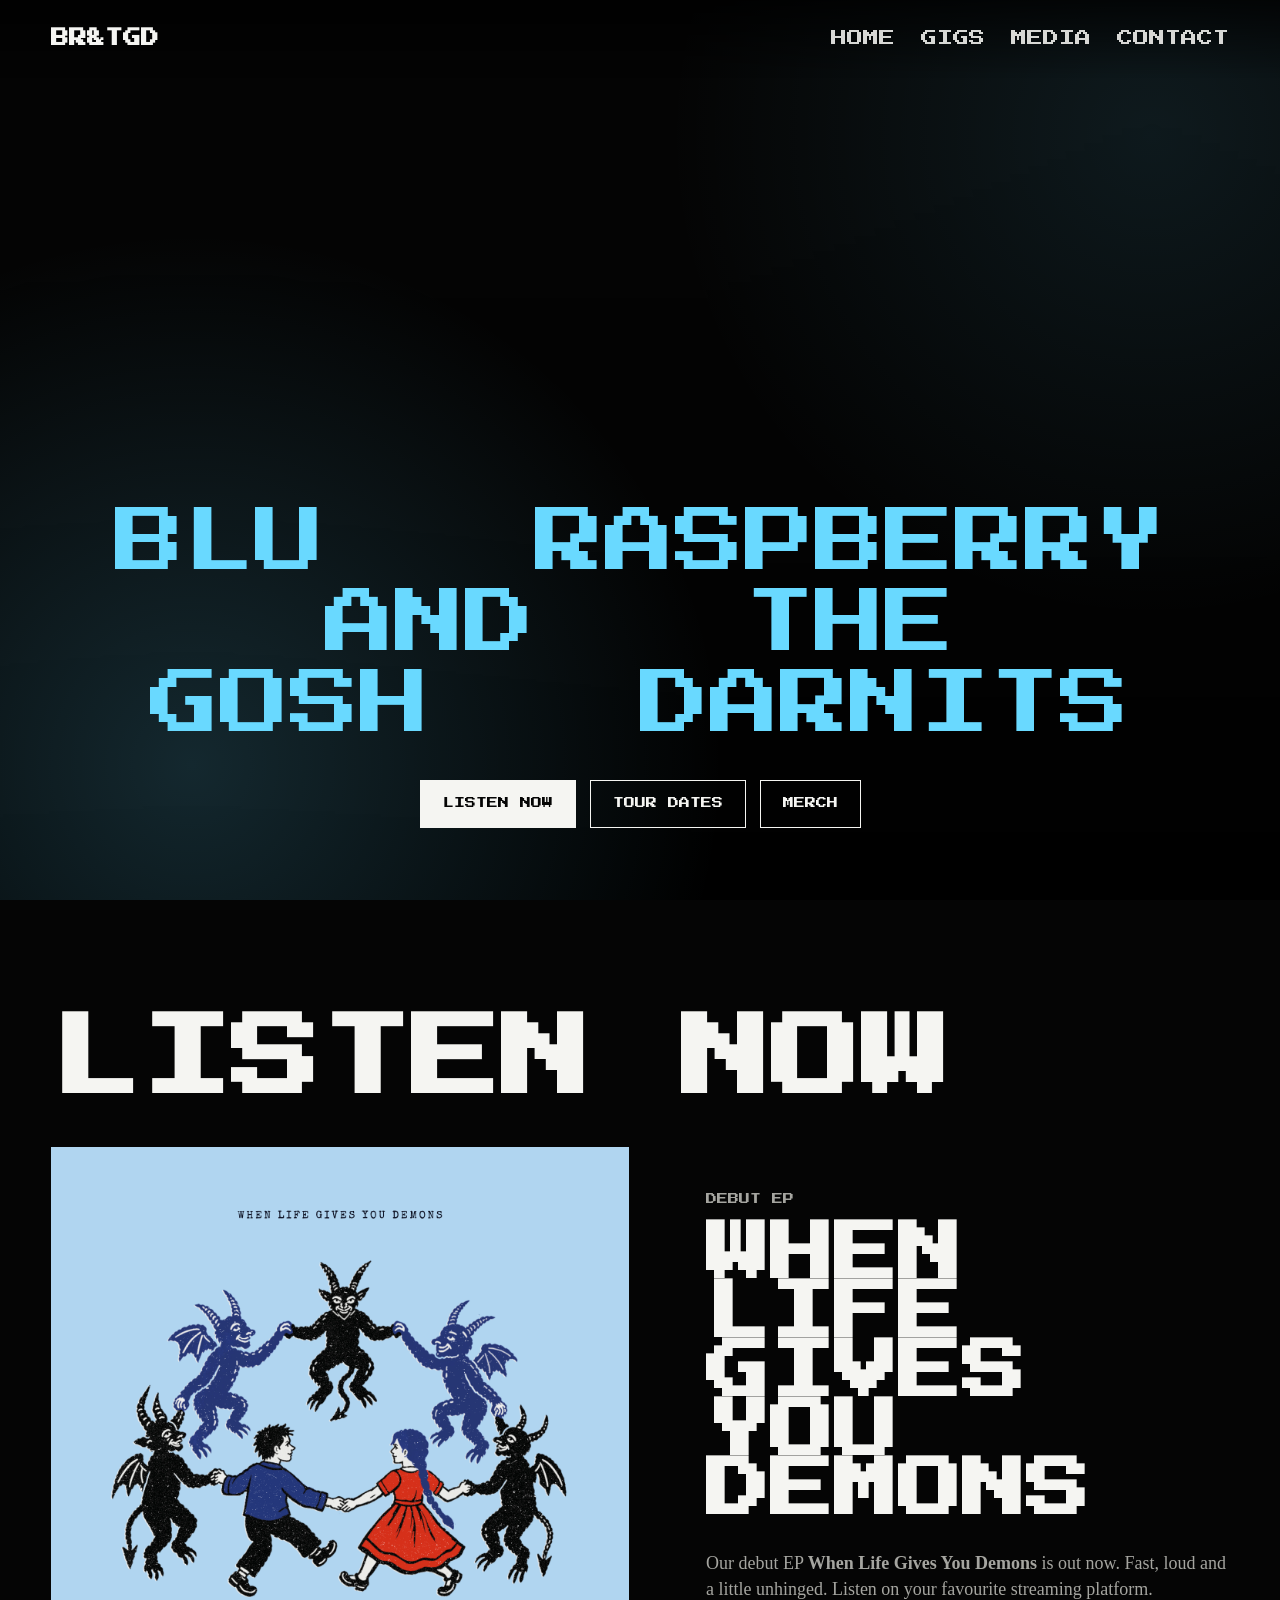
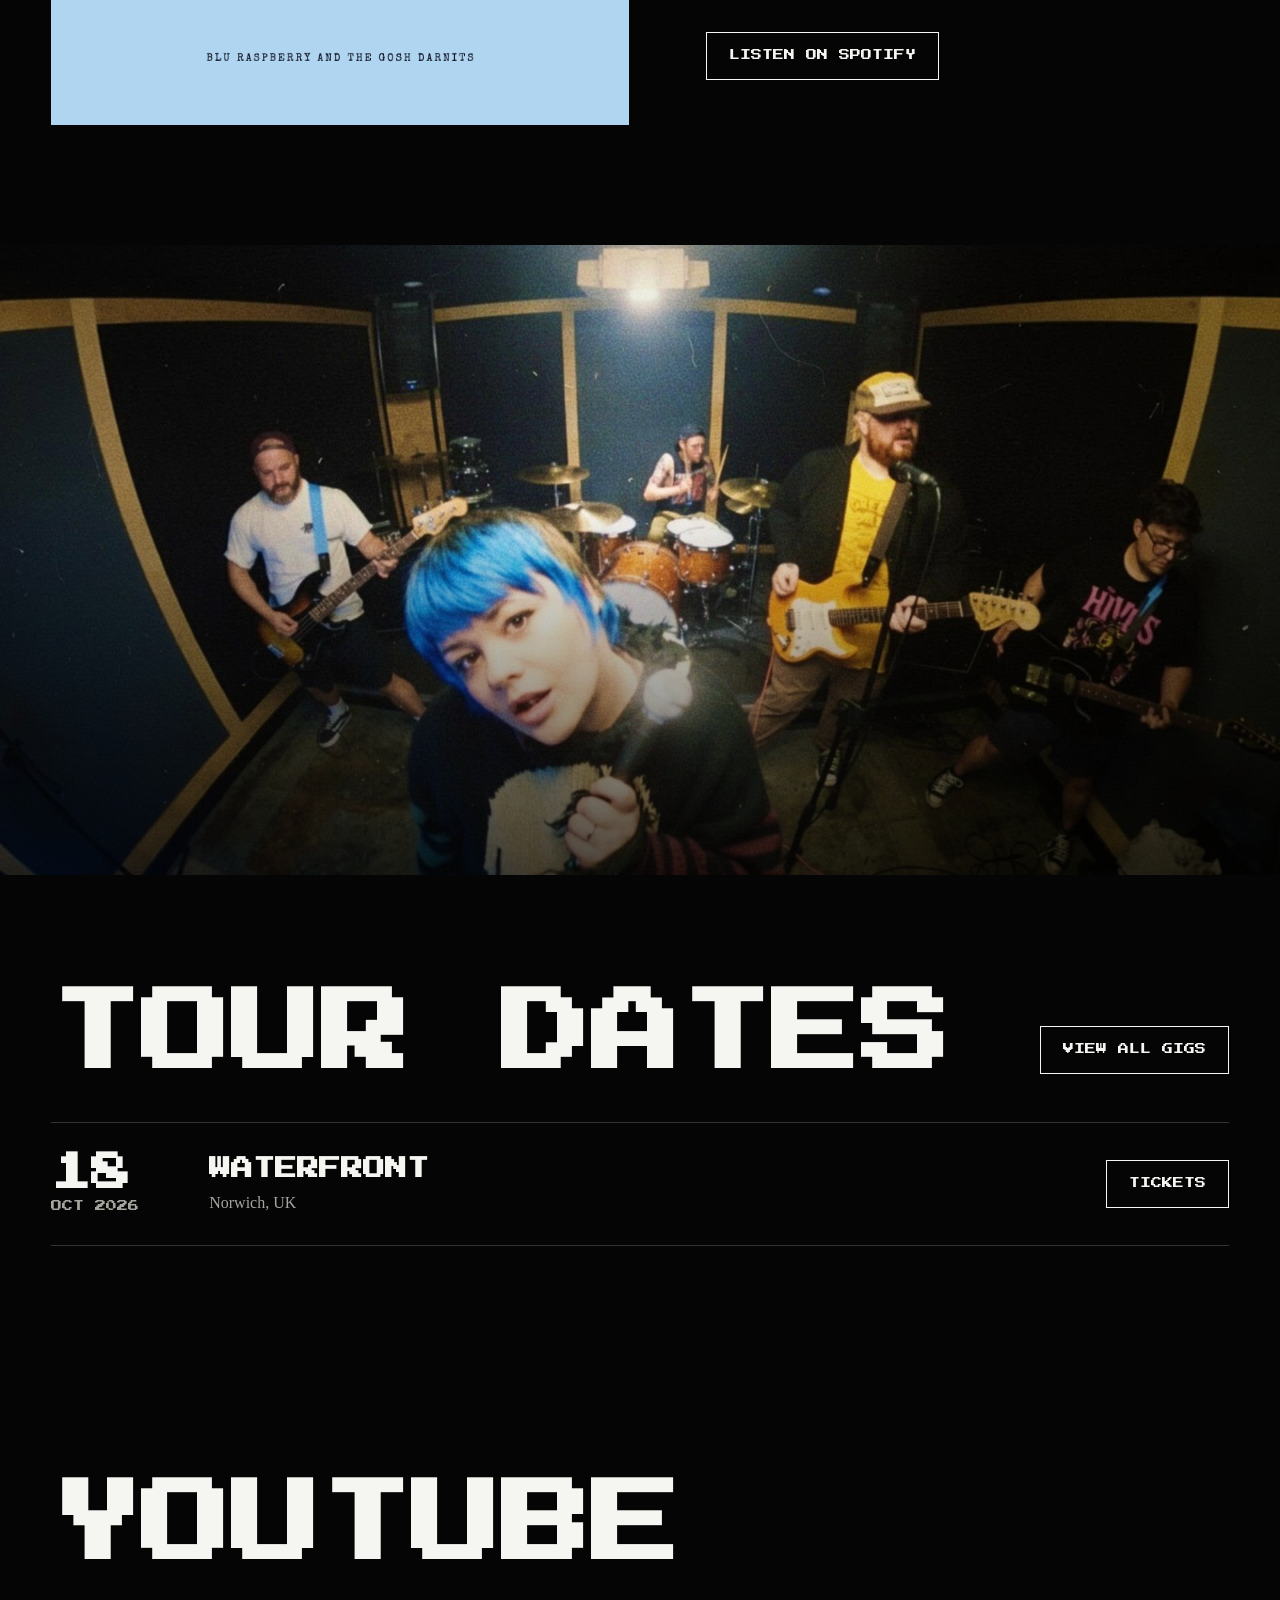
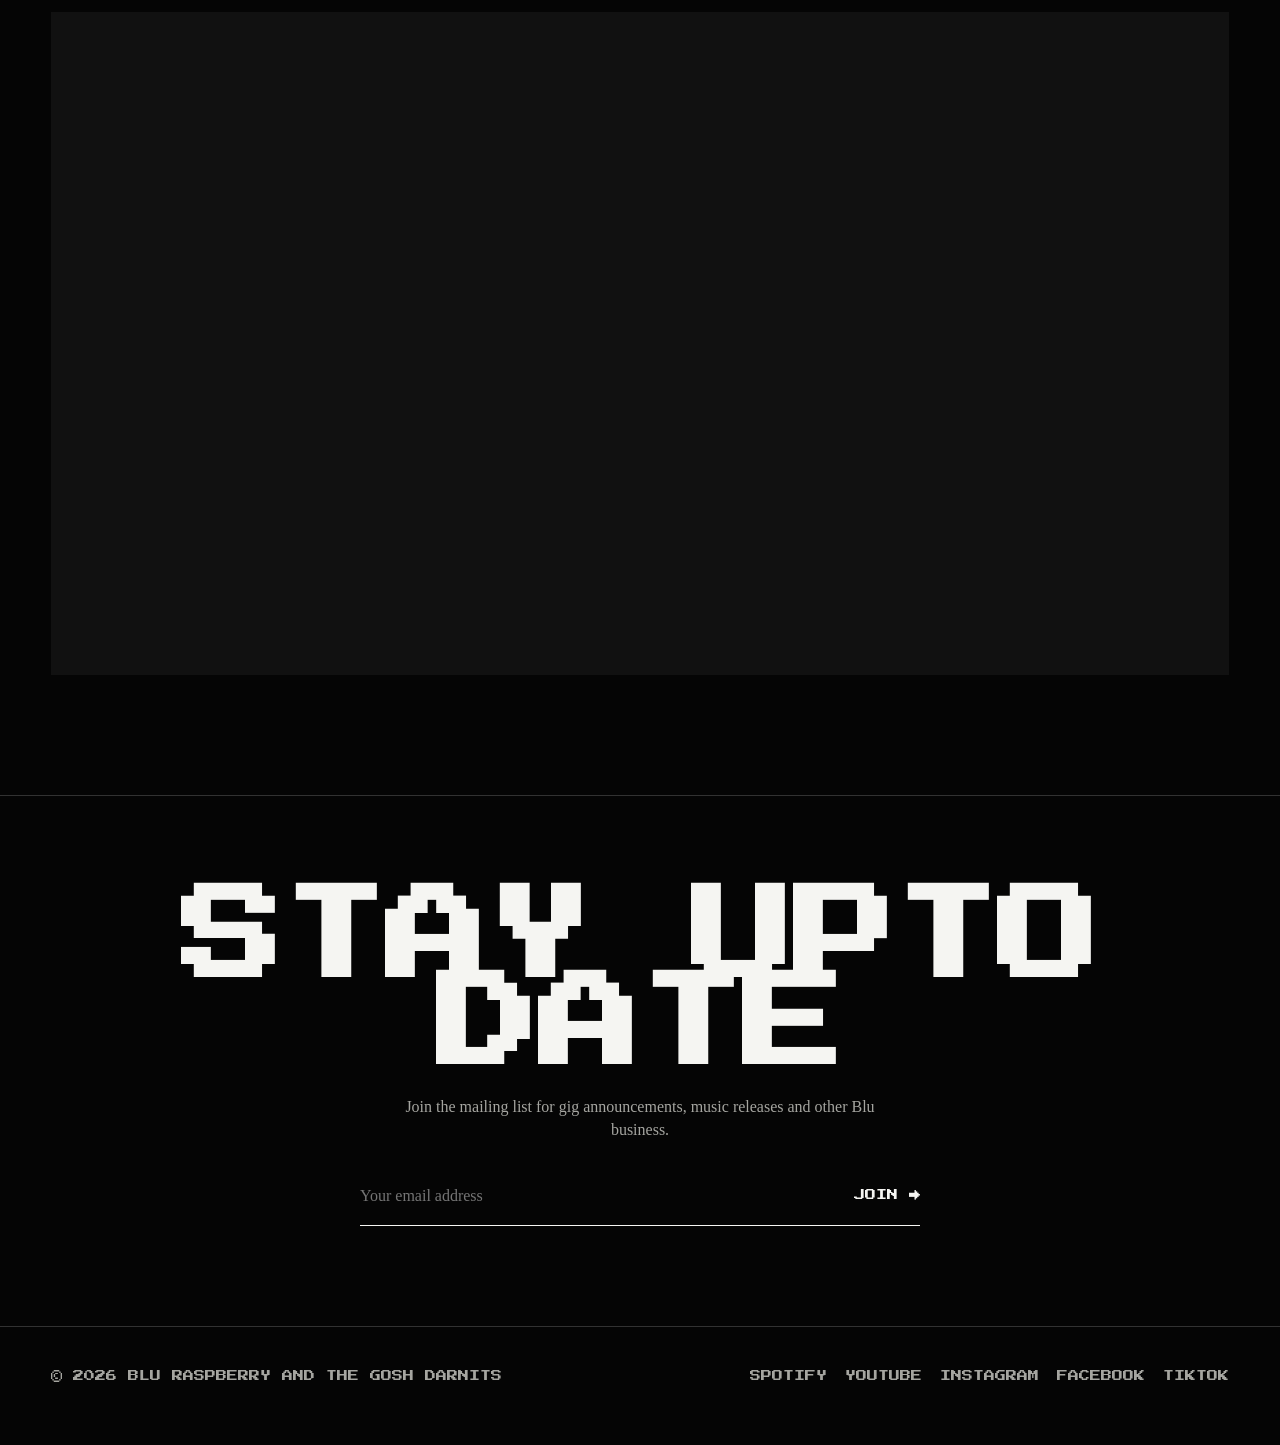
==== index.html @ cef3042d "Add files via upload" ====
<title>Blu Raspberry and the Gosh Darnits</title>

  <meta
    name="description"
    content="Blu Raspberry and the Gosh Darnits — feral pop-punk from Norwich, UK."
  >

<link rel="preconnect" href="https://fonts.googleapis.com">
<link rel="preconnect" href="https://fonts.gstatic.com" crossorigin>
<link href="https://fonts.googleapis.com/css2?family=Press+Start+2P&display=swap" rel="stylesheet">

<link rel="stylesheet" href="css/style.css">
</head>

<body>

  <header class="site-header">

    <a class="wordmark" href="index.html">
      BR&TGD
    </a>

    <button class="menu-toggle" aria-label="Open menu">
      ☰
    </button>

    <nav class="main-nav">
      <a href="index.html">Home</a>
      <a href="gigs.html">Gigs</a>
      <a href="media.html">Media</a>
       <!-- Hidden <a href="merch.html">Merch</a> -->
      <a href="contact.html">Contact</a>
    </nav>

  </header>


  <main>

    <!-- =========================
     HERO
     ========================= -->

<section class="hero">

  <!-- Background Video -->
<!-- Background YouTube Video -->

<div class="hero-video">

 
<iframe
  width="560"
  height="315"
  src="https://www.youtube.com/embed/1ONBBpG_FNk?autoplay=1&mute=1&start=8&controls=0"
  title="YouTube video player"
  frameborder="0"
  allow="autoplay; encrypted-media; picture-in-picture"
  allowfullscreen>
</iframe>

</div>


  <!-- Hero Content -->
  <div class="hero-content">

<h1 class="bob-title">

  <span class="title-line">
    <span>B</span><span>l</span><span>u</span>
    <span>&nbsp;</span>
    <span>R</span><span>a</span><span>s</span><span>p</span><span>b</span><span>e</span><span>r</span><span>r</span><span>y</span>
  </span>

  <span class="title-line">
    <span>a</span><span>n</span><span>d</span>
    <span>&nbsp;</span>
    <span>t</span><span>h</span><span>e</span>
  </span>

  <span class="title-line">
    <span>G</span><span>o</span><span>s</span><span>h</span>
    <span>&nbsp;</span>
    <span>D</span><span>a</span><span>r</span><span>n</span><span>i</span><span>t</span><span>s</span>
  </span>

</h1>

    <div class="hero-actions">

      <a class="btn alt" href="media.html">
        Listen now
      </a>

      <a class="btn" href="gigs.html">
        Tour dates
      </a>

      <a class="btn" href="merch.html">
        Merch
      </a>

    </div>

  </div>

</section>


    <!-- MUSIC -->
    <section class="section">

      <div class="section-head">

        <h2 class="kicker">
          Listen now
        </h2>

      </div>


      <div class="release-grid">

        <img
          class="release-art"
          src="images/ep-artwork.jpg"
          alt="When Life Gives You Demons EP artwork"
        >

        <div class="release-copy">

          <div class="eyebrow">
            Debut EP
          </div>

          <h2>
            When Life Gives You Demons
          </h2>

          <p>
            <p class="section-note">
          Our debut EP <strong>When Life Gives You Demons</strong>
          is out now. Fast, loud and a little unhinged. Listen on your favourite streaming platform.
          </p>

          <a
  class="btn"
  href="https://open.spotify.com/album/0XoG1e6gCSuXXVtiAIzRlU?si=KSHoi1o5SH6PeiyHknHcnw"
  target="_blank"
  rel="noopener"
>
            Listen on Spotify
          </a>
			
			

        </div>

      </div>

    </section>


    <!-- BAND IMAGE -->
    <section
      class="feature-image"
      aria-label="Band photo"
    ></section>


    <!-- GIGS -->
    <section class="section">

      <div class="section-head">

        <h2 class="kicker">
          Tour dates
        </h2>

        <a class="btn" href="gigs.html">
          View all gigs
        </a>

      </div>


      <div class="gig-list">

        <article class="gig">

          <div class="gig-date">
            <strong>18</strong>
            <span>OCT 2026</span>
          </div>

          <div class="gig-info">
            <h3>Waterfront</h3>
            <p>Norwich, UK</p>
          </div>

          <a class="btn" href="https://www.ueaticketbookings.co.uk/event/skating-polly/">
            Tickets
          </a>

        </article>


      </div>

    </section>


    <!-- YOUTUBE -->
    <section class="section">

      <div class="section-head">

        <h2 class="kicker">
          YouTube
        </h2>

      </div>


      <div class="video-wrap">

       <iframe width="560" height="315" src="https://www.youtube.com/embed/1ONBBpG_FNk?si=A_qfORE3Det0wc4y&amp;controls=0&amp;start=6" title="YouTube video player" frameborder="0" allow="accelerometer; autoplay; clipboard-write; encrypted-media; gyroscope; picture-in-picture; web-share" referrerpolicy="strict-origin-when-cross-origin" allowfullscreen></iframe>

      </div>

    </section>


    <!-- MERCH 
    <section class="section">

      <div class="section-head">

        <h2 class="kicker">
          Shop now
        </h2>

        <a class="btn" href="merch.html">
          View merch
        </a>

      </div>


      <div class="merch-grid">

        <a class="merch-card" href="#">
          <div>
            <h3>Band Tee</h3>
            <p>Available online</p>
          </div>
        </a>


        <a class="merch-card" href="#">
          <div>
            <h3>Music</h3>
            <p>Listen / buy</p>
          </div>
        </a>


        <a class="merch-card" href="#">
          <div>
            <h3>More stuff</h3>
            <p>Visit the store</p>
          </div>
        </a>

      </div>

    </section>

-->


    <!-- MAILING LIST -->
    <section class="stay-close">

      <h2>
        Stay Upto date
      </h2>

      <p>
        Join the mailing list for gig announcements,
        music releases and other Blu business.
      </p>

      <form class="signup" action="#">

        <input
          type="email"
          placeholder="Your email address"
          aria-label="Email address"
        >

        <button type="submit">
          Join →
        </button>

      </form>

    </section>

  </main>


  <footer>

    <div>
      © 2026 Blu Raspberry and the Gosh Darnits
    </div>

    <div class="footer-links">
      <a href="https://open.spotify.com/artist/4R4jSaj4kJsIE6HIiWprp4?si=oIiqCdafR-WMfxySJ2ESaA">Spotify</a>
      <a href="https://www.youtube.com/channel/UCs3ZRJXBniSOkfigKyU58iQ">YouTube</a>
      <a href="https://www.instagram.com/bluraspberryandthegoshdarnits">Instagram</a>
      <a href="https://www.facebook.com/profile.php?id=61586484281925">Facebook</a>
	  <a href="https://www.tiktok.com/@bratgdofficial">Tiktok</a>
    </div>

  </footer>


  <script src="script.js"></script>

</body>

</html>
---- css/style.css ----
/* =========================================================
   BLU RASPBERRY AND THE GOSH DARNITS
   Main Stylesheet
   ========================================================= */


/* =========================================================
   1. VARIABLES
   ========================================================= */

:root {
  --bg: #050505;
  --text: #f5f5f2;
  --muted: #a5a5a0;
  --line: rgba(255, 255, 255, 0.18);
  --accent: #69d9ff;

  --max-width: 1280px;
}


/* =========================================================
   2. RESET
   ========================================================= */

* {
  box-sizing: border-box;
  margin: 0;
  padding: 0;
}

html {
  scroll-behavior: smooth;
}

body {
  background: var(--bg);
  color: var(--text);

  font-family: "Special Elite", cursive;
  line-height: 1.45;

  overflow-x: hidden;
}

a {
  color: inherit;
  text-decoration: none;
}

img {
  display: block;
  width: 100%;
}

button,
input {
  font: inherit;
}


/* =========================================================
   3. TYPOGRAPHY
   ========================================================= */
/*
   Headings use Press Start 2P.
   Body copy uses Special Elite.
*/

h1,
h2,
h3,
h4,
h5,
h6,
.kicker,
.contact-block h3,
.merch-card h3 {
  font-family: "Press Start 2P", system-ui;
  line-height: 1.5;
}


/*
   Interface text
*/

.wordmark,
.main-nav,
.menu-toggle,
.eyebrow,
.btn,
.gig-date,
.signup button,
footer {
  font-family: "Press Start 2P", system-ui;
}


/*
   Consistent heading treatment
*/

h1,
h2,
h3,
h4,
h5,
h6,
.kicker,
.eyebrow,
.wordmark,
.gig-date strong,
.gig-date span,
.contact-block h3,
.merch-card h3 {
  text-transform: uppercase;
  letter-spacing: 0;
}

/* =========================================================
   4. HEADER / NAVIGATION
   ========================================================= */

.site-header {
  position: fixed;
  top: 0;
  left: 0;
  right: 0;

  z-index: 100;

  height: 78px;

  display: flex;
  align-items: center;
  justify-content: space-between;

  padding: 0 4vw;

  background: linear-gradient(
    to bottom,
    rgba(0, 0, 0, 0.72),
    rgba(0, 0, 0, 0)
  );
}


.wordmark {
  max-width: 280px;

  font-size: clamp(14px, 1.4vw, 20px);
  font-weight: 900;
  line-height: 1;
}


.main-nav {
  display: flex;
  align-items: center;
  gap: 26px;
}


.main-nav a {
  font-size: 16px;
  text-transform: uppercase;

  opacity: 0.88;

  transition:
    opacity 0.2s ease,
    color 0.2s ease;
}


.main-nav a:hover {
  color: var(--accent);
  opacity: 1;
}


.menu-toggle {
  display: none;

  background: none;
  border: 0;

  color: var(--text);

  font-size: 26px;
  cursor: pointer;
}


/* =========================================================
   5. HERO
   ========================================================= */




.hero {
  position: relative;

  min-height: 100svh;

  display: flex;
  align-items: flex-end;

  overflow: hidden;
}

..hero-video {
  position: absolute;
  inset: 0;
  overflow: hidden;
  background: #000;
}


/* YouTube background video */

.hero-video iframe {
  position: absolute;
  top: 50%;
  left: 50%;

  width: 100vw;
  height: 56.25vw;

  min-width: 177.78vh;
  min-height: 100vh;

  transform: translate(-50%, -50%);

  border: 0;
  pointer-events: none;
}


/* Blue + dark overlay */

.hero-video::after {
  content: "";
  position: absolute;
  inset: 0;

  background:

    radial-gradient(
      circle at 15% 85%,
      rgba(105, 217, 255, 0.18) 0%,
      rgba(105, 217, 255, 0) 40%
    ),

    radial-gradient(
      circle at 90% 15%,
      rgba(105, 217, 255, 0.10) 0%,
      rgba(105, 217, 255, 0) 35%
    ),

    linear-gradient(
      to top,
      rgba(0, 0, 0, 0.9) 0%,
      rgba(0, 0, 0, 0.3) 45%,
      rgba(0, 0, 0, 0.05) 100%
    );

  pointer-events: none;
}

.hero-content {
  position: relative;
  z-index: 2;

  width: min(var(--max-width), 97vw);

  margin: 0 auto;
  padding-bottom: 8vh;

  text-align: center;
}


.eyebrow {
  margin-bottom: 18px;

  color: var(--muted);

  font-size: 11px;
}


.hero h1 {
  max-width: 1200px;
  margin-left: auto;
  margin-right: auto;

  font-family: "Press Start 2P", system-ui;
  font-size: clamp(23px, 5.5vw, 82px);
  font-weight: 400;
  line-height: 1.15;

  color: var(--accent);
  text-align: center;
}

.title-line {
  display: block;
  white-space: nowrap;
}

.bob-title .title-line span {
  display: inline-block;
  animation: letterBob 1.8s ease-in-out infinite;
}

@keyframes letterBob {
  0%,
  100% {
    transform: translateY(0);
  }

  20% {
    transform: translateY(-5px);
  }

  40% {
    transform: translateY(0);
  }
}

.bob-title span:nth-child(1)  { animation-delay: 0s; }
.bob-title span:nth-child(2)  { animation-delay: 0.05s; }
.bob-title span:nth-child(3)  { animation-delay: 0.10s; }
.bob-title span:nth-child(4)  { animation-delay: 0.15s; }
.bob-title span:nth-child(5)  { animation-delay: 0.20s; }
.bob-title span:nth-child(6)  { animation-delay: 0.25s; }
.bob-title span:nth-child(7)  { animation-delay: 0.30s; }
.bob-title span:nth-child(8)  { animation-delay: 0.35s; }
.bob-title span:nth-child(9)  { animation-delay: 0.40s; }
.bob-title span:nth-child(10) { animation-delay: 0.45s; }
.bob-title span:nth-child(11) { animation-delay: 0.50s; }
.bob-title span:nth-child(12) { animation-delay: 0.55s; }
.bob-title span:nth-child(13) { animation-delay: 0.60s; }
.bob-title span:nth-child(14) { animation-delay: 0.65s; }
.bob-title span:nth-child(15) { animation-delay: 0.70s; }
.bob-title span:nth-child(16) { animation-delay: 0.75s; }
.bob-title span:nth-child(17) { animation-delay: 0.80s; }
.bob-title span:nth-child(18) { animation-delay: 0.85s; }
.bob-title span:nth-child(19) { animation-delay: 0.90s; }
.bob-title span:nth-child(20) { animation-delay: 0.95s; }
.bob-title span:nth-child(21) { animation-delay: 1.00s; }
.bob-title span:nth-child(22) { animation-delay: 1.05s; }
.bob-title span:nth-child(23) { animation-delay: 1.10s; }
.bob-title span:nth-child(24) { animation-delay: 1.15s; }
.bob-title span:nth-child(25) { animation-delay: 1.20s; }
.bob-title span:nth-child(26) { animation-delay: 1.25s; }
.bob-title span:nth-child(27) { animation-delay: 1.30s; }
.bob-title span:nth-child(28) { animation-delay: 1.35s; }
.bob-title span:nth-child(29) { animation-delay: 1.40s; }
.bob-title span:nth-child(30) { animation-delay: 1.45s; }
.bob-title span:nth-child(31) { animation-delay: 1.50s; }

.hero-actions {
  display: flex;
  flex-wrap: wrap;
  justify-content: center;
  gap: 14px;

  margin-top: 34px;
}


/* =========================================================
   6. BUTTONS
   ========================================================= */

.btn {
  min-height: 48px;

  display: inline-flex;
  align-items: center;
  justify-content: center;

  padding: 0 22px;

  border: 1px solid var(--text);

  font-size: 11px;
  text-transform: uppercase;

  transition:
    background 0.2s ease,
    color 0.2s ease,
    border-color 0.2s ease;
}


.btn:hover {
  background: var(--text);
  color: var(--bg);
}


.btn.alt {
  background: var(--text);
  color: var(--bg);
}


.btn.alt:hover {
  background: var(--accent);
  border-color: var(--accent);
}


/* =========================================================
   7. GLOBAL SECTIONS
   ========================================================= */

.section {
  width: min(var(--max-width), 92vw);

  margin: 0 auto;
  padding: 120px 0;
}


.section-head {
  display: flex;
  align-items: flex-end;
  justify-content: space-between;

  gap: 20px;

  margin-bottom: 48px;
}


.kicker {
  font-size: clamp(40px, 7vw, 92px);
  font-weight: 900;
  line-height: 0.88;
}


.section-note {
  max-width: 470px;

  color: var(--muted);

  font-size: 15px;
}


/* =========================================================
   8. RELEASE / MUSIC
   ========================================================= */

.release-grid {
  display: grid;
  grid-template-columns: 1.05fr 0.95fr;

  align-items: center;

  gap: 6vw;
}


.release-art {
  aspect-ratio: 1 / 1;

  object-fit: cover;

  background: #111;
}


.release-copy h2 {
  margin-bottom: 22px;

  font-size: clamp(34px, 5vw, 70px);
  line-height: 0.92;
}


.release-copy p {
  max-width: 560px;

  margin-bottom: 30px;

  color: var(--muted);

  font-size: 18px;
}


/* =========================================================
   9. GIGS
   ========================================================= */

.gig-list {
  border-top: 1px solid var(--line);
}


.gig {
  display: grid;
  grid-template-columns: 130px 1fr auto;

  align-items: center;

  gap: 28px;

  padding: 30px 0;

  border-bottom: 1px solid var(--line);
}


.gig-date strong {
  display: block;

  font-size: 40px;
  line-height: 1;
}


.gig-date span {
  display: block;

  margin-top: 6px;

  color: var(--muted);

  font-size: 11px;
}


.gig-info h3 {
  margin-bottom: 5px;

  font-size: 22px;
}


.gig-info p {
  color: var(--muted);
}


/* =========================================================
   10. FEATURE IMAGE
   ========================================================= */

.feature-image {
  position: relative;

  width: 100%;
  min-height: 70vh;

  background:
    url("../images/band-photo-01.jpg")
    center / cover
    no-repeat;
}


.feature-image::after {
  content: "";

  position: absolute;
  inset: 0;

  background: linear-gradient(
    to top,
    rgba(0, 0, 0, 0.68),
    transparent 60%
  );
}


/* =========================================================
   11. VIDEO
   ========================================================= */

.video-wrap {
  aspect-ratio: 16 / 9;

  background: #111;
}


.video-wrap iframe {
  width: 100%;
  height: 100%;

  border: 0;
}


/* =========================================================
   12. MERCH
   ========================================================= */

.merch-grid {
  display: grid;
  grid-template-columns: repeat(3, 1fr);

  gap: 18px;
}


.merch-card {
  min-height: 430px;

  display: flex;
  flex-direction: column;
  justify-content: flex-end;

  padding: 24px;

  border: 1px solid var(--line);

  background:
    linear-gradient(
      to top,
      rgba(0, 0, 0, 0.86),
      rgba(0, 0, 0, 0.1)
    ),
    url("../images/merch-placeholder.jpg")
    center / cover
    no-repeat;
}


.merch-card h3 {
  font-size: 22px;
}


.merch-card p {
  margin-top: 6px;

  color: var(--muted);
}


/* =========================================================
   13. MAILING LIST
   ========================================================= */

.stay-close {
  padding: 100px 4vw;

  text-align: center;

  border-top: 1px solid var(--line);
  border-bottom: 1px solid var(--line);
}


.stay-close h2 {
  font-size: clamp(45px, 8vw, 110px);
  line-height: 0.85;
}


.stay-close p {
  max-width: 520px;

  margin: 25px auto;

  color: var(--muted);
}


.signup {
  max-width: 560px;

  display: flex;

  margin: 0 auto;

  border-bottom: 1px solid var(--text);
}


.signup input {
  flex: 1;

  padding: 18px 0;

  background: transparent;
  border: 0;
  outline: none;

  color: var(--text);
}


.signup button {
  background: none;
  border: 0;

  color: var(--text);

  font-size: 11px;
  text-transform: uppercase;

  cursor: pointer;
}


/* =========================================================
   14. INTERNAL PAGE HERO
   ========================================================= */

.page-hero {
  min-height: 58vh;

  display: flex;
  align-items: flex-end;

  padding: 150px 4vw 70px;

  background:
    linear-gradient(
      to top,
      #050505 0%,
      rgba(5, 5, 5, 0.12) 65%
    ),
    url("../images/band-photo-02.jpg")
    center / cover
    no-repeat;
}


.page-hero .inner {
  width: min(var(--max-width), 92vw);

  margin: 0 auto;
}


.page-hero h1 {
  font-size: clamp(58px, 10vw, 140px);
  line-height: 0.84;
}


/* =========================================================
   15. CONTACT
   ========================================================= */

.contact-grid {
  display: grid;
  grid-template-columns: 1fr 1fr;

  gap: 60px;
}


.contact-block {
  padding-top: 22px;

  border-top: 1px solid var(--line);
}


.contact-block h3 {
  margin-bottom: 14px;

  font-size: 13px;
}


.contact-block a,
.contact-block p {
  font-size: 22px;
}


.socials {
  display: flex;
  flex-wrap: wrap;

  gap: 14px 24px;
}


/* =========================================================
   16. FOOTER
   ========================================================= */

footer {
  width: min(var(--max-width), 92vw);

  display: flex;
  justify-content: space-between;

  gap: 24px;

  margin: 0 auto;
  padding: 42px 0 60px;

  color: var(--muted);

  font-size: 11px;
  text-transform: uppercase;
}


.footer-links {
  display: flex;
  flex-wrap: wrap;

  gap: 18px;
}


/* =========================================================
   17. TABLET
   ========================================================= */

@media (max-width: 900px) {

  .release-grid,
  .contact-grid {
    grid-template-columns: 1fr;
  }


  .merch-grid {
    grid-template-columns: 1fr 1fr;
  }


  .main-nav {
    position: absolute;

    top: 78px;
    left: 0;
    right: 0;

    display: none;
    flex-direction: column;
    align-items: flex-start;

    padding: 24px 4vw 30px;

    background: var(--bg);
  }


  .main-nav.open {
    display: flex;
  }


  .menu-toggle {
    display: block;
  }

}


/* =========================================================
   18. MOBILE
   ========================================================= */

@media (max-width: 650px) {

  .site-header {
    height: 68px;
  }


  .wordmark {
    max-width: 210px;
  }


  .hero-content {
    padding-bottom: 6vh;
  }


  .section {
    padding: 85px 0;
  }


  .section-head {
    display: block;
  }


  .section-note {
    margin-top: 18px;
  }


  .gig {
    grid-template-columns: 75px 1fr;
  }


  .gig .btn {
    grid-column: 2;

    justify-self: start;
  }


  .merch-grid {
    grid-template-columns: 1fr;
  }


  .feature-image {
    min-height: 55vh;
  }


  footer {
    flex-direction: column;
  }

}
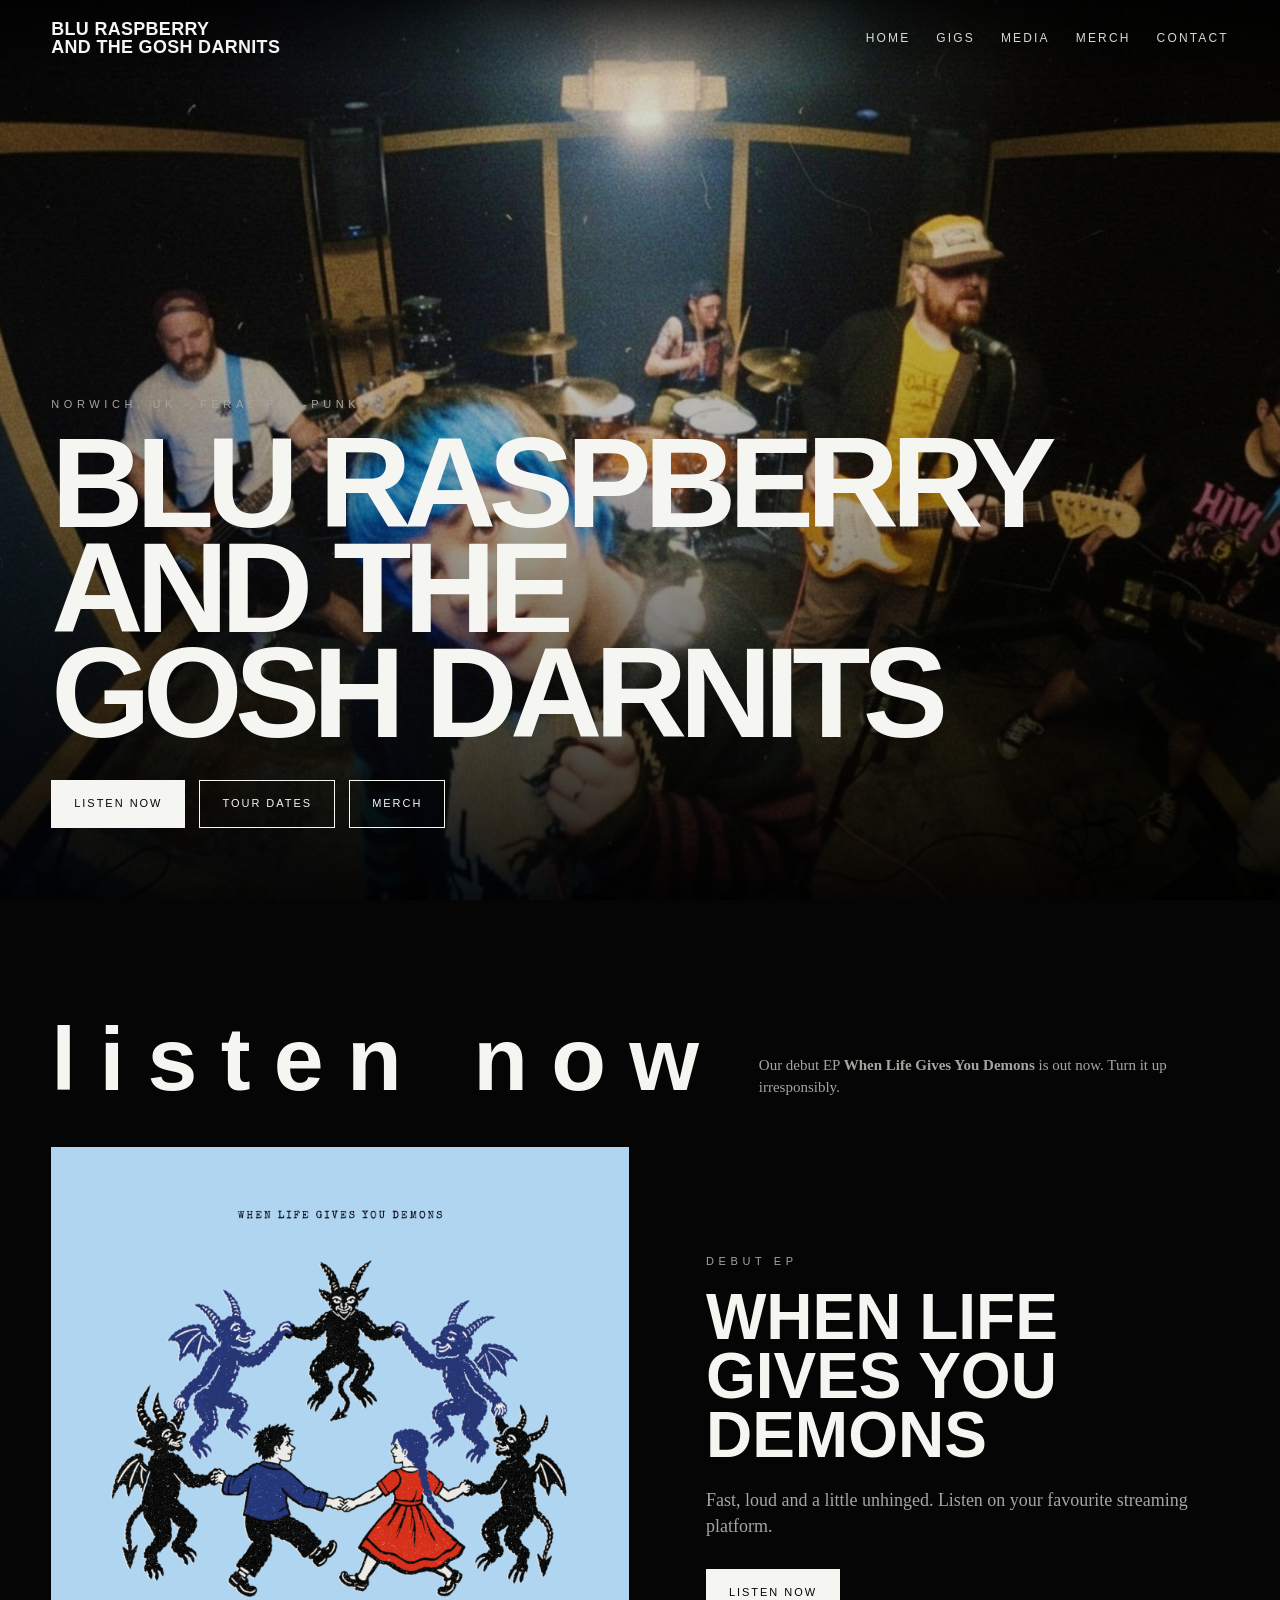
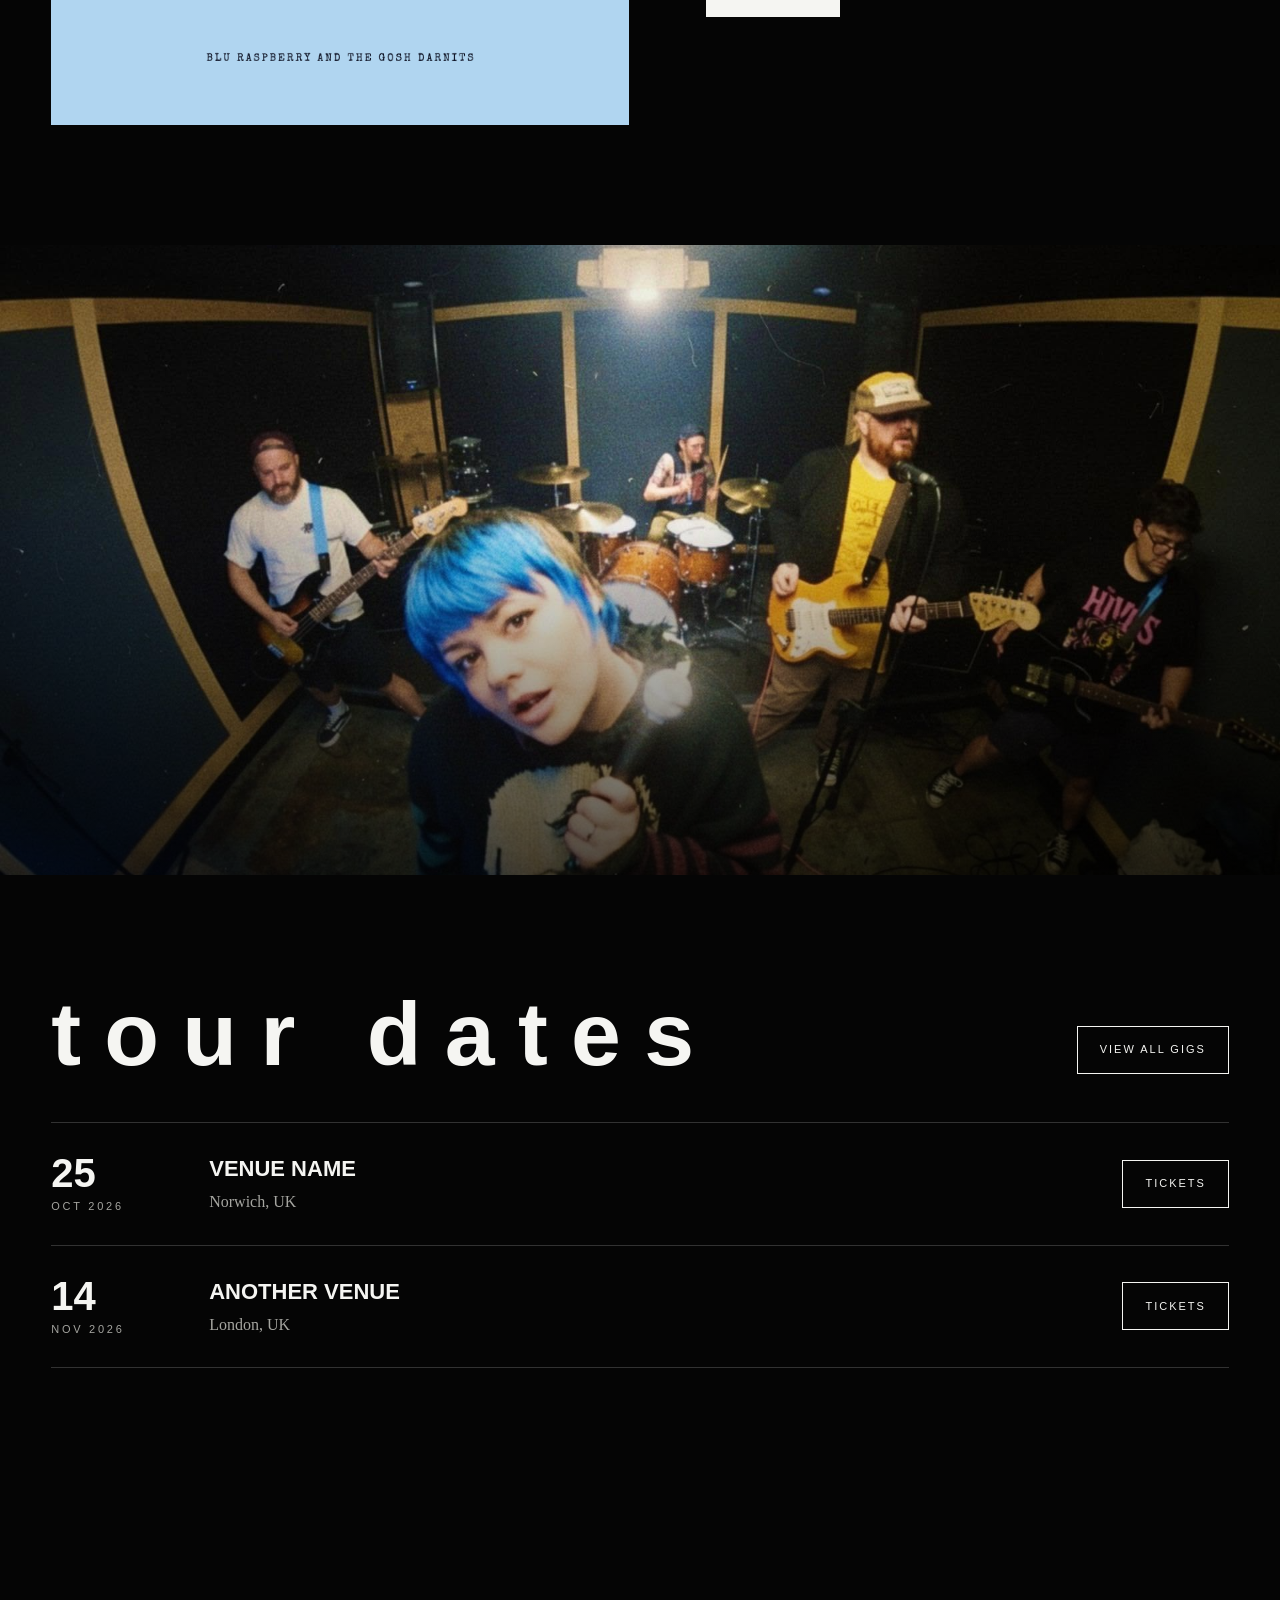
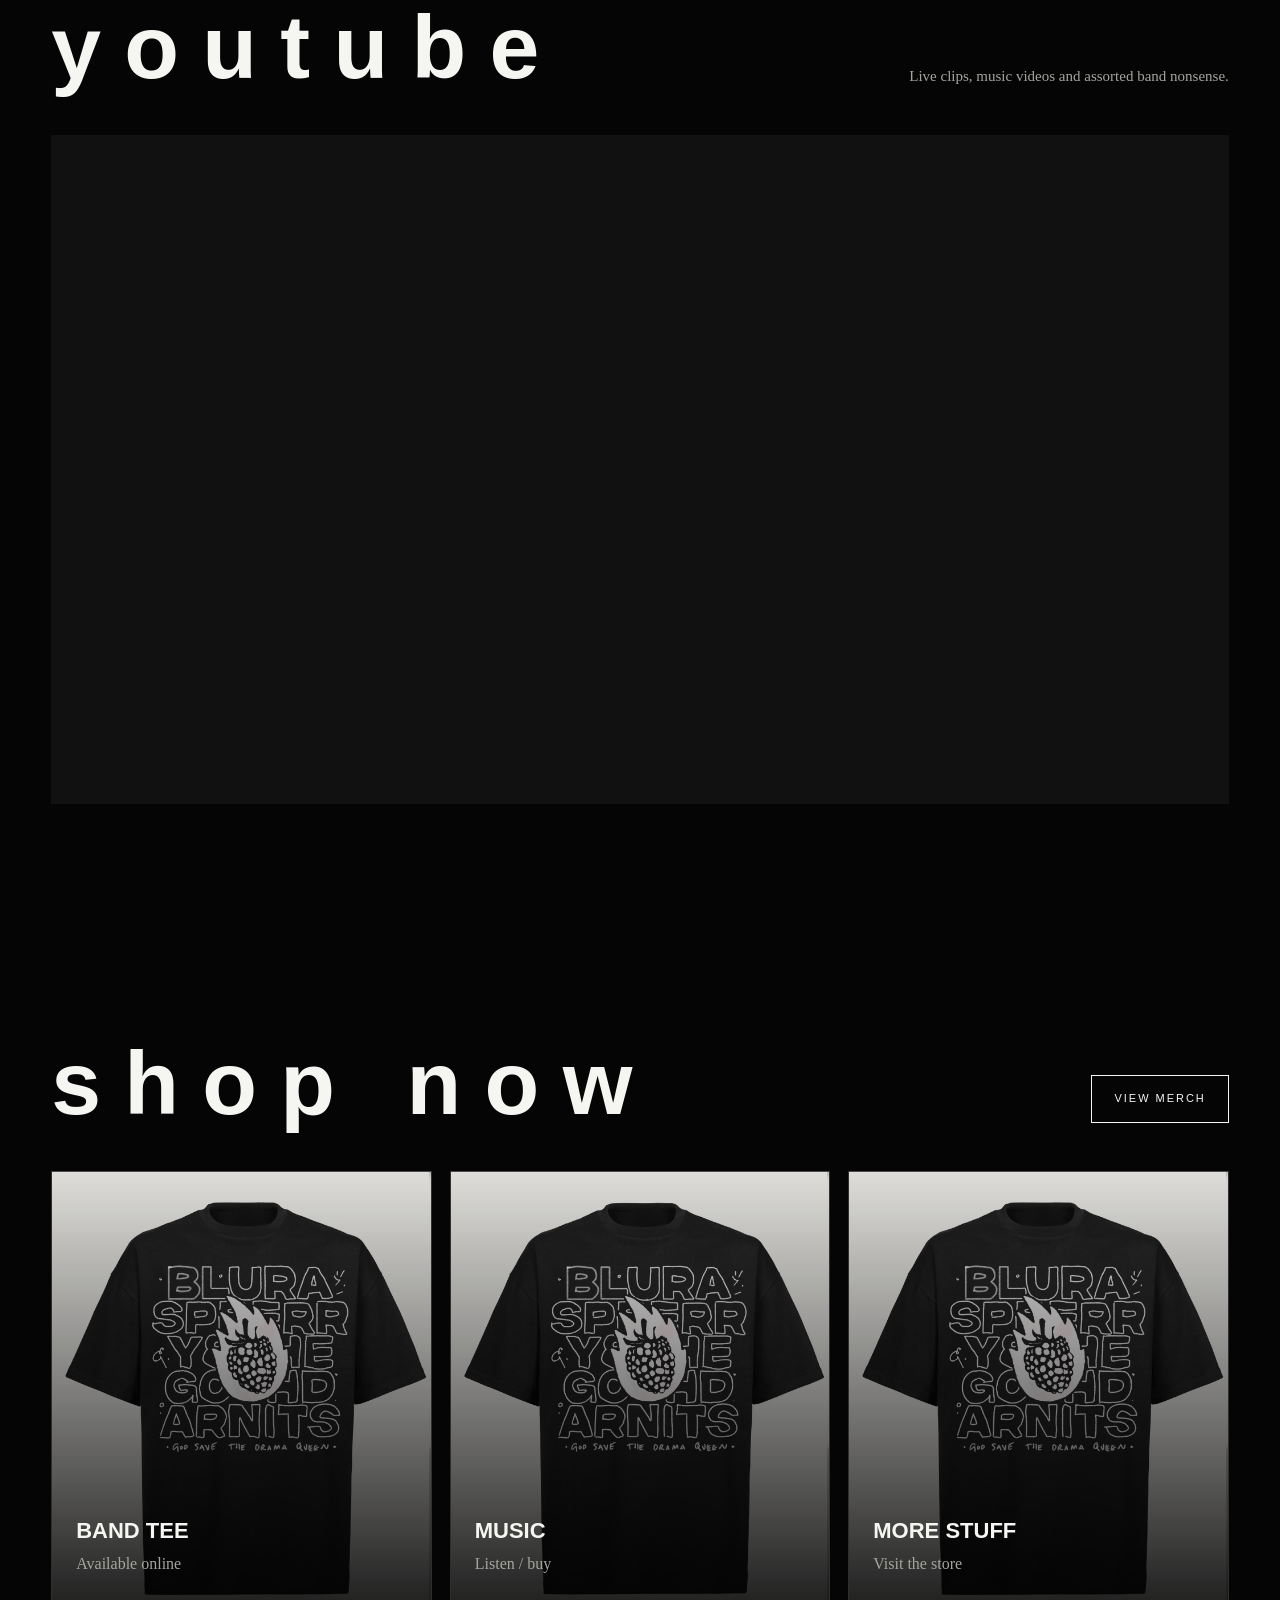
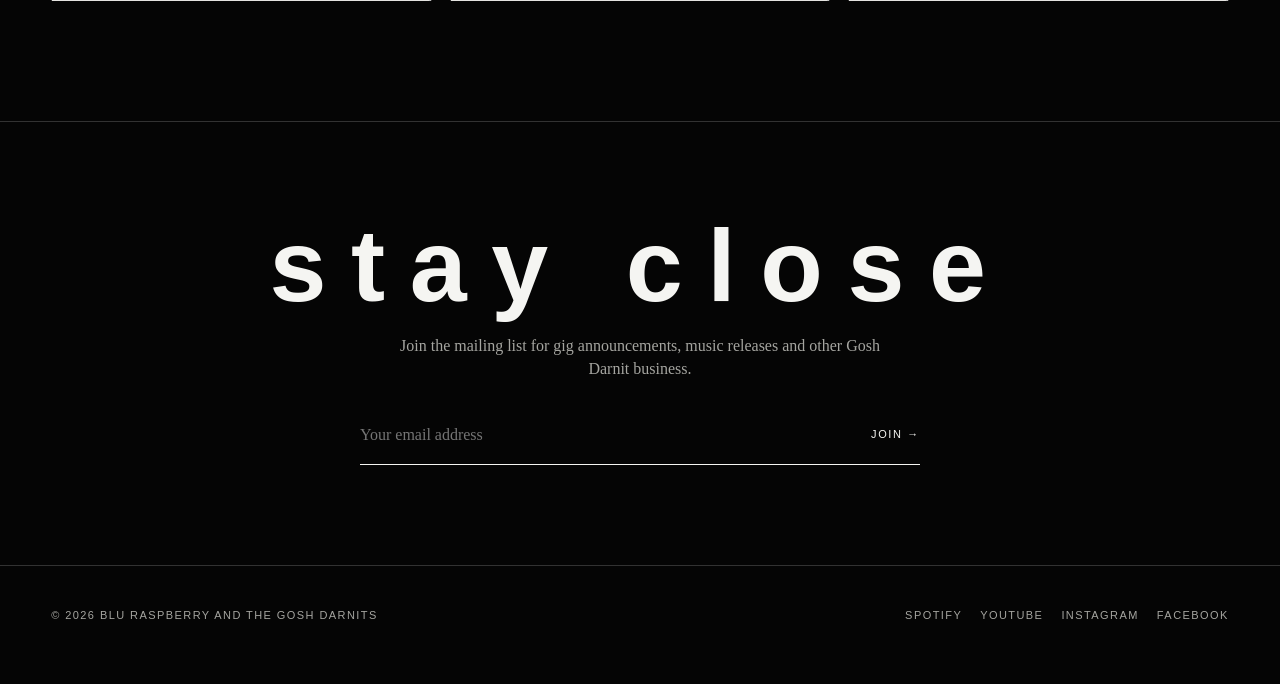
==== commit 71fa2f85: "Add files via upload" ====
--- a/index.html
+++ b/index.html
@@ -1,335 +1,9 @@
-  <title>Blu Raspberry and the Gosh Darnits</title>
-
-  <meta
-    name="description"
-    content="Blu Raspberry and the Gosh Darnits — feral pop-punk from Norwich, UK."
-  >
-
-<link rel="preconnect" href="https://fonts.googleapis.com">
-<link rel="preconnect" href="https://fonts.gstatic.com" crossorigin>
-<link href="https://fonts.googleapis.com/css2?family=Press+Start+2P&display=swap" rel="stylesheet">
-
-<link rel="stylesheet" href="css/style.css">
-</head>
-
-<body>
-
-  <header class="site-header">
-
-    <a class="wordmark" href="index.html">
-      BR&TGD
-    </a>
-
-    <button class="menu-toggle" aria-label="Open menu">
-      ☰
-    </button>
-
-    <nav class="main-nav">
-      <a href="index.html">Home</a>
-      <a href="gigs.html">Gigs</a>
-      <a href="media.html">Media</a>
-       <!-- Hidden <a href="merch.html">Merch</a> -->
-      <a href="contact.html">Contact</a>
-    </nav>
-
-  </header>
-
-
-  <main>
-
-    <!-- =========================
-     HERO
-     ========================= -->
-
-<section class="hero">
-
-  <!-- Background Video -->
-<!-- Background YouTube Video -->
-
-<div class="hero-video">
-
- 
-<iframe
-  width="560"
-  height="315"
-  src="https://www.youtube.com/embed/1ONBBpG_FNk?autoplay=1&mute=1&start=8&controls=0"
-  title="YouTube video player"
-  frameborder="0"
-  allow="autoplay; encrypted-media; picture-in-picture"
-  allowfullscreen>
-</iframe>
-
-</div>
-
-
-  <!-- Hero Content -->
-  <div class="hero-content">
-
-<h1 class="bob-title">
-
-  <span class="title-line">
-    <span>B</span><span>l</span><span>u</span>
-    <span>&nbsp;</span>
-    <span>R</span><span>a</span><span>s</span><span>p</span><span>b</span><span>e</span><span>r</span><span>r</span><span>y</span>
-  </span>
-
-  <span class="title-line">
-    <span>a</span><span>n</span><span>d</span>
-    <span>&nbsp;</span>
-    <span>t</span><span>h</span><span>e</span>
-  </span>
-
-  <span class="title-line">
-    <span>G</span><span>o</span><span>s</span><span>h</span>
-    <span>&nbsp;</span>
-    <span>D</span><span>a</span><span>r</span><span>n</span><span>i</span><span>t</span><span>s</span>
-  </span>
-
-</h1>
-
-    <div class="hero-actions">
-
-      <a class="btn alt" href="media.html">
-        Listen now
-      </a>
-
-      <a class="btn" href="gigs.html">
-        Tour dates
-      </a>
-
-      <a class="btn" href="merch.html">
-        Merch
-      </a>
-
-    </div>
-
-  </div>
-
-</section>
-
-
-    <!-- MUSIC -->
-    <section class="section">
-
-      <div class="section-head">
-
-        <h2 class="kicker">
-          Listen now
-        </h2>
-
-      </div>
-
-
-      <div class="release-grid">
-
-        <img
-          class="release-art"
-          src="images/ep-artwork.jpg"
-          alt="When Life Gives You Demons EP artwork"
-        >
-
-        <div class="release-copy">
-
-          <div class="eyebrow">
-            Debut EP
-          </div>
-
-          <h2>
-            When Life Gives You Demons
-          </h2>
-
-          <p>
-            <p class="section-note">
-          Our debut EP <strong>When Life Gives You Demons</strong>
-          is out now. Fast, loud and a little unhinged. Listen on your favourite streaming platform.
-          </p>
-
-          <a
-  class="btn"
-  href="https://open.spotify.com/album/0XoG1e6gCSuXXVtiAIzRlU?si=KSHoi1o5SH6PeiyHknHcnw"
-  target="_blank"
-  rel="noopener"
->
-            Listen on Spotify
-          </a>
-			
-			
-
-        </div>
-
-      </div>
-
-    </section>
-
-
-    <!-- BAND IMAGE -->
-    <section
-      class="feature-image"
-      aria-label="Band photo"
-    ></section>
-
-
-    <!-- GIGS -->
-    <section class="section">
-
-      <div class="section-head">
-
-        <h2 class="kicker">
-          Tour dates
-        </h2>
-
-        <a class="btn" href="gigs.html">
-          View all gigs
-        </a>
-
-      </div>
-
-
-      <div class="gig-list">
-
-        <article class="gig">
-
-          <div class="gig-date">
-            <strong>18</strong>
-            <span>OCT 2026</span>
-          </div>
-
-          <div class="gig-info">
-            <h3>Waterfront</h3>
-            <p>Norwich, UK</p>
-          </div>
-
-          <a class="btn" href="https://www.ueaticketbookings.co.uk/event/skating-polly/">
-            Tickets
-          </a>
-
-        </article>
-
-
-      </div>
-
-    </section>
-
-
-    <!-- YOUTUBE -->
-    <section class="section">
-
-      <div class="section-head">
-
-        <h2 class="kicker">
-          YouTube
-        </h2>
-
-      </div>
-
-
-      <div class="video-wrap">
-
-       <iframe width="560" height="315" src="https://www.youtube.com/embed/1ONBBpG_FNk?si=A_qfORE3Det0wc4y&amp;controls=0&amp;start=6" title="YouTube video player" frameborder="0" allow="accelerometer; autoplay; clipboard-write; encrypted-media; gyroscope; picture-in-picture; web-share" referrerpolicy="strict-origin-when-cross-origin" allowfullscreen></iframe>
-
-      </div>
-
-    </section>
-
-
-    <!-- MERCH 
-    <section class="section">
-
-      <div class="section-head">
-
-        <h2 class="kicker">
-          Shop now
-        </h2>
-
-        <a class="btn" href="merch.html">
-          View merch
-        </a>
-
-      </div>
-
-
-      <div class="merch-grid">
-
-        <a class="merch-card" href="#">
-          <div>
-            <h3>Band Tee</h3>
-            <p>Available online</p>
-          </div>
-        </a>
-
-
-        <a class="merch-card" href="#">
-          <div>
-            <h3>Music</h3>
-            <p>Listen / buy</p>
-          </div>
-        </a>
-
-
-        <a class="merch-card" href="#">
-          <div>
-            <h3>More stuff</h3>
-            <p>Visit the store</p>
-          </div>
-        </a>
-
-      </div>
-
-    </section>
-
--->
-
-
-    <!-- MAILING LIST -->
-    <section class="stay-close">
-
-      <h2>
-        Stay Upto date
-      </h2>
-
-      <p>
-        Join the mailing list for gig announcements,
-        music releases and other Blu business.
-      </p>
-
-      <form class="signup" action="#">
-
-        <input
-          type="email"
-          placeholder="Your email address"
-          aria-label="Email address"
-        >
-
-        <button type="submit">
-          Join →
-        </button>
-
-      </form>
-
-    </section>
-
-  </main>
-
-
-  <footer>
-
-    <div>
-      © 2026 Blu Raspberry and the Gosh Darnits
-    </div>
-
-    <div class="footer-links">
-      <a href="https://open.spotify.com/artist/4R4jSaj4kJsIE6HIiWprp4?si=oIiqCdafR-WMfxySJ2ESaA">Spotify</a>
-      <a href="https://www.youtube.com/channel/UCs3ZRJXBniSOkfigKyU58iQ">YouTube</a>
-      <a href="https://www.instagram.com/bluraspberryandthegoshdarnits">Instagram</a>
-      <a href="https://www.facebook.com/profile.php?id=61586484281925">Facebook</a>
-	  <a href="https://www.tiktok.com/@bratgdofficial">Tiktok</a>
-    </div>
-
-  </footer>
-
-
-  <script src="script.js"></script>
-
-</body>
-
-</html>+<!doctype html><html lang='en'><head><meta charset='utf-8'><meta name='viewport' content='width=device-width,initial-scale=1'><title>Blu Raspberry and the Gosh Darnits</title><meta name='description' content='Blu Raspberry and the Gosh Darnits — feral pop-punk from Norwich, UK.'><link rel='stylesheet' href='css/style.css'></head><body><header class='site-header'><a class='wordmark' href='index.html'>Blu Raspberry<br>and the Gosh Darnits</a><button class='menu-toggle' aria-label='Open menu'>☰</button><nav class='main-nav'><a href='index.html'>Home</a><a href='gigs.html'>Gigs</a><a href='media.html'>Media</a><a href='merch.html'>Merch</a><a href='contact.html'>Contact</a></nav></header><main>
+<section class='hero'><div class='hero-image'></div><div class='hero-content'><div class='eyebrow'>Norwich, UK · Feral pop-punk</div><h1>Blu Raspberry<br>and the<br>Gosh Darnits</h1><div class='hero-actions'><a class='btn alt' href='media.html'>Listen now</a><a class='btn' href='gigs.html'>Tour dates</a><a class='btn' href='merch.html'>Merch</a></div></div></section>
+<section class='section'><div class='section-head'><h2 class='kicker'>listen now</h2><p class='section-note'>Our debut EP <strong>When Life Gives You Demons</strong> is out now. Turn it up irresponsibly.</p></div><div class='release-grid'><img class='release-art' src='images/ep-artwork.jpg' alt='When Life Gives You Demons EP artwork'><div class='release-copy'><div class='eyebrow'>Debut EP</div><h2>When Life Gives You Demons</h2><p>Fast, loud and a little unhinged. Listen on your favourite streaming platform.</p><a class='btn alt' href='#'>Listen now</a></div></div></section>
+<section class='feature-image' aria-label='Band photo'></section>
+<section class='section'><div class='section-head'><h2 class='kicker'>tour dates</h2><a class='btn' href='gigs.html'>View all gigs</a></div><div class='gig-list'><article class='gig'><div class='gig-date'><strong>25</strong><span>OCT 2026</span></div><div class='gig-info'><h3>Venue Name</h3><p>Norwich, UK</p></div><a class='btn' href='#'>Tickets</a></article><article class='gig'><div class='gig-date'><strong>14</strong><span>NOV 2026</span></div><div class='gig-info'><h3>Another Venue</h3><p>London, UK</p></div><a class='btn' href='#'>Tickets</a></article></div></section>
+<section class='section'><div class='section-head'><h2 class='kicker'>youtube</h2><p class='section-note'>Live clips, music videos and assorted band nonsense.</p></div><div class='video-wrap'><iframe src='https://www.youtube.com/embed/1ONBBpG_FNk' title='Blu Raspberry and the Gosh Darnits video' allowfullscreen></iframe></div></section>
+<section class='section'><div class='section-head'><h2 class='kicker'>shop now</h2><a class='btn' href='merch.html'>View merch</a></div><div class='merch-grid'><a class='merch-card' href='#'><div><h3>Band Tee</h3><p>Available online</p></div></a><a class='merch-card' href='#'><div><h3>Music</h3><p>Listen / buy</p></div></a><a class='merch-card' href='#'><div><h3>More stuff</h3><p>Visit the store</p></div></a></div></section>
+<section class='stay-close'><h2>stay close</h2><p>Join the mailing list for gig announcements, music releases and other Gosh Darnit business.</p><form class='signup' action='#'><input type='email' placeholder='Your email address' aria-label='Email address'><button type='submit'>Join →</button></form></section>
+</main><footer><div>© 2026 Blu Raspberry and the Gosh Darnits</div><div class='footer-links'><a href='#'>Spotify</a><a href='#'>YouTube</a><a href='#'>Instagram</a><a href='#'>Facebook</a></div></footer><script src='script.js'></script></body></html>
--- a/css/style.css
+++ b/css/style.css
@@ -1,932 +1,24 @@
-/* =========================================================
-   BLU RASPBERRY AND THE GOSH DARNITS
-   Main Stylesheet
-   ========================================================= */
 
-
-/* =========================================================
-   1. VARIABLES
-   ========================================================= */
-
-:root {
-  --bg: #050505;
-  --text: #f5f5f2;
-  --muted: #a5a5a0;
-  --line: rgba(255, 255, 255, 0.18);
-  --accent: #69d9ff;
-
-  --max-width: 1280px;
+:root{--bg:#050505;--text:#f5f5f2;--muted:#a5a5a0;--line:rgba(255,255,255,.18);--accent:#ff3f9b;--max:1280px}
+*{box-sizing:border-box;margin:0;padding:0}html{scroll-behavior:smooth}body{background:var(--bg);color:var(--text);font-family:'Special Elite', cursive;line-height:1.45;overflow-x:hidden}
+/* Keep the existing bold sans-serif treatment for headings/navigation. */
+h1,h2,h3,h4,h5,h6,
+.wordmark,.main-nav,.menu-toggle,.kicker,.eyebrow,.btn,.gig-date,.signup button,footer{
+  font-family:Arial,Helvetica,sans-serif;
 }
 
-
-/* =========================================================
-   2. RESET
-   ========================================================= */
-
-* {
-  box-sizing: border-box;
-  margin: 0;
-  padding: 0;
-}
-
-html {
-  scroll-behavior: smooth;
-}
-
-body {
-  background: var(--bg);
-  color: var(--text);
-
-  font-family: "Special Elite", cursive;
-  line-height: 1.45;
-
-  overflow-x: hidden;
-}
-
-a {
-  color: inherit;
-  text-decoration: none;
-}
-
-img {
-  display: block;
-  width: 100%;
-}
-
-button,
-input {
-  font: inherit;
-}
-
-
-/* =========================================================
-   3. TYPOGRAPHY
-   ========================================================= */
-/*
-   Headings use Press Start 2P.
-   Body copy uses Special Elite.
-*/
-
-h1,
-h2,
-h3,
-h4,
-h5,
-h6,
-.kicker,
-.contact-block h3,
-.merch-card h3 {
-  font-family: "Press Start 2P", system-ui;
-  line-height: 1.5;
-}
-
-
-/*
-   Interface text
-*/
-
-.wordmark,
-.main-nav,
-.menu-toggle,
-.eyebrow,
-.btn,
-.gig-date,
-.signup button,
-footer {
-  font-family: "Press Start 2P", system-ui;
-}
-
-
-/*
-   Consistent heading treatment
-*/
-
-h1,
-h2,
-h3,
-h4,
-h5,
-h6,
-.kicker,
-.eyebrow,
-.wordmark,
-.gig-date strong,
-.gig-date span,
-.contact-block h3,
-.merch-card h3 {
-  text-transform: uppercase;
-  letter-spacing: 0;
-}
-
-/* =========================================================
-   4. HEADER / NAVIGATION
-   ========================================================= */
-
-.site-header {
-  position: fixed;
-  top: 0;
-  left: 0;
-  right: 0;
-
-  z-index: 100;
-
-  height: 78px;
-
-  display: flex;
-  align-items: center;
-  justify-content: space-between;
-
-  padding: 0 4vw;
-
-  background: linear-gradient(
-    to bottom,
-    rgba(0, 0, 0, 0.72),
-    rgba(0, 0, 0, 0)
-  );
-}
-
-
-.wordmark {
-  max-width: 280px;
-
-  font-size: clamp(14px, 1.4vw, 20px);
-  font-weight: 900;
-  line-height: 1;
-}
-
-
-.main-nav {
-  display: flex;
-  align-items: center;
-  gap: 26px;
-}
-
-
-.main-nav a {
-  font-size: 16px;
-  text-transform: uppercase;
-
-  opacity: 0.88;
-
-  transition:
-    opacity 0.2s ease,
-    color 0.2s ease;
-}
-
-
-.main-nav a:hover {
-  color: var(--accent);
-  opacity: 1;
-}
-
-
-.menu-toggle {
-  display: none;
-
-  background: none;
-  border: 0;
-
-  color: var(--text);
-
-  font-size: 26px;
-  cursor: pointer;
-}
-
-
-/* =========================================================
-   5. HERO
-   ========================================================= */
-
-
-
-
-.hero {
-  position: relative;
-
-  min-height: 100svh;
-
-  display: flex;
-  align-items: flex-end;
-
-  overflow: hidden;
-}
-
-..hero-video {
-  position: absolute;
-  inset: 0;
-  overflow: hidden;
-  background: #000;
-}
-
-
-/* YouTube background video */
-
-.hero-video iframe {
-  position: absolute;
-  top: 50%;
-  left: 50%;
-
-  width: 100vw;
-  height: 56.25vw;
-
-  min-width: 177.78vh;
-  min-height: 100vh;
-
-  transform: translate(-50%, -50%);
-
-  border: 0;
-  pointer-events: none;
-}
-
-
-/* Blue + dark overlay */
-
-.hero-video::after {
-  content: "";
-  position: absolute;
-  inset: 0;
-
-  background:
-
-    radial-gradient(
-      circle at 15% 85%,
-      rgba(105, 217, 255, 0.18) 0%,
-      rgba(105, 217, 255, 0) 40%
-    ),
-
-    radial-gradient(
-      circle at 90% 15%,
-      rgba(105, 217, 255, 0.10) 0%,
-      rgba(105, 217, 255, 0) 35%
-    ),
-
-    linear-gradient(
-      to top,
-      rgba(0, 0, 0, 0.9) 0%,
-      rgba(0, 0, 0, 0.3) 45%,
-      rgba(0, 0, 0, 0.05) 100%
-    );
-
-  pointer-events: none;
-}
-
-.hero-content {
-  position: relative;
-  z-index: 2;
-
-  width: min(var(--max-width), 97vw);
-
-  margin: 0 auto;
-  padding-bottom: 8vh;
-
-  text-align: center;
-}
-
-
-.eyebrow {
-  margin-bottom: 18px;
-
-  color: var(--muted);
-
-  font-size: 11px;
-}
-
-
-.hero h1 {
-  max-width: 1200px;
-  margin-left: auto;
-  margin-right: auto;
-
-  font-family: "Press Start 2P", system-ui;
-  font-size: clamp(23px, 5.5vw, 82px);
-  font-weight: 400;
-  line-height: 1.15;
-
-  color: var(--accent);
-  text-align: center;
-}
-
-.title-line {
-  display: block;
-  white-space: nowrap;
-}
-
-.bob-title .title-line span {
-  display: inline-block;
-  animation: letterBob 1.8s ease-in-out infinite;
-}
-
-@keyframes letterBob {
-  0%,
-  100% {
-    transform: translateY(0);
-  }
-
-  20% {
-    transform: translateY(-5px);
-  }
-
-  40% {
-    transform: translateY(0);
-  }
-}
-
-.bob-title span:nth-child(1)  { animation-delay: 0s; }
-.bob-title span:nth-child(2)  { animation-delay: 0.05s; }
-.bob-title span:nth-child(3)  { animation-delay: 0.10s; }
-.bob-title span:nth-child(4)  { animation-delay: 0.15s; }
-.bob-title span:nth-child(5)  { animation-delay: 0.20s; }
-.bob-title span:nth-child(6)  { animation-delay: 0.25s; }
-.bob-title span:nth-child(7)  { animation-delay: 0.30s; }
-.bob-title span:nth-child(8)  { animation-delay: 0.35s; }
-.bob-title span:nth-child(9)  { animation-delay: 0.40s; }
-.bob-title span:nth-child(10) { animation-delay: 0.45s; }
-.bob-title span:nth-child(11) { animation-delay: 0.50s; }
-.bob-title span:nth-child(12) { animation-delay: 0.55s; }
-.bob-title span:nth-child(13) { animation-delay: 0.60s; }
-.bob-title span:nth-child(14) { animation-delay: 0.65s; }
-.bob-title span:nth-child(15) { animation-delay: 0.70s; }
-.bob-title span:nth-child(16) { animation-delay: 0.75s; }
-.bob-title span:nth-child(17) { animation-delay: 0.80s; }
-.bob-title span:nth-child(18) { animation-delay: 0.85s; }
-.bob-title span:nth-child(19) { animation-delay: 0.90s; }
-.bob-title span:nth-child(20) { animation-delay: 0.95s; }
-.bob-title span:nth-child(21) { animation-delay: 1.00s; }
-.bob-title span:nth-child(22) { animation-delay: 1.05s; }
-.bob-title span:nth-child(23) { animation-delay: 1.10s; }
-.bob-title span:nth-child(24) { animation-delay: 1.15s; }
-.bob-title span:nth-child(25) { animation-delay: 1.20s; }
-.bob-title span:nth-child(26) { animation-delay: 1.25s; }
-.bob-title span:nth-child(27) { animation-delay: 1.30s; }
-.bob-title span:nth-child(28) { animation-delay: 1.35s; }
-.bob-title span:nth-child(29) { animation-delay: 1.40s; }
-.bob-title span:nth-child(30) { animation-delay: 1.45s; }
-.bob-title span:nth-child(31) { animation-delay: 1.50s; }
-
-.hero-actions {
-  display: flex;
-  flex-wrap: wrap;
-  justify-content: center;
-  gap: 14px;
-
-  margin-top: 34px;
-}
-
-
-/* =========================================================
-   6. BUTTONS
-   ========================================================= */
-
-.btn {
-  min-height: 48px;
-
-  display: inline-flex;
-  align-items: center;
-  justify-content: center;
-
-  padding: 0 22px;
-
-  border: 1px solid var(--text);
-
-  font-size: 11px;
-  text-transform: uppercase;
-
-  transition:
-    background 0.2s ease,
-    color 0.2s ease,
-    border-color 0.2s ease;
-}
-
-
-.btn:hover {
-  background: var(--text);
-  color: var(--bg);
-}
-
-
-.btn.alt {
-  background: var(--text);
-  color: var(--bg);
-}
-
-
-.btn.alt:hover {
-  background: var(--accent);
-  border-color: var(--accent);
-}
-
-
-/* =========================================================
-   7. GLOBAL SECTIONS
-   ========================================================= */
-
-.section {
-  width: min(var(--max-width), 92vw);
-
-  margin: 0 auto;
-  padding: 120px 0;
-}
-
-
-.section-head {
-  display: flex;
-  align-items: flex-end;
-  justify-content: space-between;
-
-  gap: 20px;
-
-  margin-bottom: 48px;
-}
-
-
-.kicker {
-  font-size: clamp(40px, 7vw, 92px);
-  font-weight: 900;
-  line-height: 0.88;
-}
-
-
-.section-note {
-  max-width: 470px;
-
-  color: var(--muted);
-
-  font-size: 15px;
-}
-
-
-/* =========================================================
-   8. RELEASE / MUSIC
-   ========================================================= */
-
-.release-grid {
-  display: grid;
-  grid-template-columns: 1.05fr 0.95fr;
-
-  align-items: center;
-
-  gap: 6vw;
-}
-
-
-.release-art {
-  aspect-ratio: 1 / 1;
-
-  object-fit: cover;
-
-  background: #111;
-}
-
-
-.release-copy h2 {
-  margin-bottom: 22px;
-
-  font-size: clamp(34px, 5vw, 70px);
-  line-height: 0.92;
-}
-
-
-.release-copy p {
-  max-width: 560px;
-
-  margin-bottom: 30px;
-
-  color: var(--muted);
-
-  font-size: 18px;
-}
-
-
-/* =========================================================
-   9. GIGS
-   ========================================================= */
-
-.gig-list {
-  border-top: 1px solid var(--line);
-}
-
-
-.gig {
-  display: grid;
-  grid-template-columns: 130px 1fr auto;
-
-  align-items: center;
-
-  gap: 28px;
-
-  padding: 30px 0;
-
-  border-bottom: 1px solid var(--line);
-}
-
-
-.gig-date strong {
-  display: block;
-
-  font-size: 40px;
-  line-height: 1;
-}
-
-
-.gig-date span {
-  display: block;
-
-  margin-top: 6px;
-
-  color: var(--muted);
-
-  font-size: 11px;
-}
-
-
-.gig-info h3 {
-  margin-bottom: 5px;
-
-  font-size: 22px;
-}
-
-
-.gig-info p {
-  color: var(--muted);
-}
-
-
-/* =========================================================
-   10. FEATURE IMAGE
-   ========================================================= */
-
-.feature-image {
-  position: relative;
-
-  width: 100%;
-  min-height: 70vh;
-
-  background:
-    url("../images/band-photo-01.jpg")
-    center / cover
-    no-repeat;
-}
-
-
-.feature-image::after {
-  content: "";
-
-  position: absolute;
-  inset: 0;
-
-  background: linear-gradient(
-    to top,
-    rgba(0, 0, 0, 0.68),
-    transparent 60%
-  );
-}
-
-
-/* =========================================================
-   11. VIDEO
-   ========================================================= */
-
-.video-wrap {
-  aspect-ratio: 16 / 9;
-
-  background: #111;
-}
-
-
-.video-wrap iframe {
-  width: 100%;
-  height: 100%;
-
-  border: 0;
-}
-
-
-/* =========================================================
-   12. MERCH
-   ========================================================= */
-
-.merch-grid {
-  display: grid;
-  grid-template-columns: repeat(3, 1fr);
-
-  gap: 18px;
-}
-
-
-.merch-card {
-  min-height: 430px;
-
-  display: flex;
-  flex-direction: column;
-  justify-content: flex-end;
-
-  padding: 24px;
-
-  border: 1px solid var(--line);
-
-  background:
-    linear-gradient(
-      to top,
-      rgba(0, 0, 0, 0.86),
-      rgba(0, 0, 0, 0.1)
-    ),
-    url("../images/merch-placeholder.jpg")
-    center / cover
-    no-repeat;
-}
-
-
-.merch-card h3 {
-  font-size: 22px;
-}
-
-
-.merch-card p {
-  margin-top: 6px;
-
-  color: var(--muted);
-}
-
-
-/* =========================================================
-   13. MAILING LIST
-   ========================================================= */
-
-.stay-close {
-  padding: 100px 4vw;
-
-  text-align: center;
-
-  border-top: 1px solid var(--line);
-  border-bottom: 1px solid var(--line);
-}
-
-
-.stay-close h2 {
-  font-size: clamp(45px, 8vw, 110px);
-  line-height: 0.85;
-}
-
-
-.stay-close p {
-  max-width: 520px;
-
-  margin: 25px auto;
-
-  color: var(--muted);
-}
-
-
-.signup {
-  max-width: 560px;
-
-  display: flex;
-
-  margin: 0 auto;
-
-  border-bottom: 1px solid var(--text);
-}
-
-
-.signup input {
-  flex: 1;
-
-  padding: 18px 0;
-
-  background: transparent;
-  border: 0;
-  outline: none;
-
-  color: var(--text);
-}
-
-
-.signup button {
-  background: none;
-  border: 0;
-
-  color: var(--text);
-
-  font-size: 11px;
-  text-transform: uppercase;
-
-  cursor: pointer;
-}
-
-
-/* =========================================================
-   14. INTERNAL PAGE HERO
-   ========================================================= */
-
-.page-hero {
-  min-height: 58vh;
-
-  display: flex;
-  align-items: flex-end;
-
-  padding: 150px 4vw 70px;
-
-  background:
-    linear-gradient(
-      to top,
-      #050505 0%,
-      rgba(5, 5, 5, 0.12) 65%
-    ),
-    url("../images/band-photo-02.jpg")
-    center / cover
-    no-repeat;
-}
-
-
-.page-hero .inner {
-  width: min(var(--max-width), 92vw);
-
-  margin: 0 auto;
-}
-
-
-.page-hero h1 {
-  font-size: clamp(58px, 10vw, 140px);
-  line-height: 0.84;
-}
-
-
-/* =========================================================
-   15. CONTACT
-   ========================================================= */
-
-.contact-grid {
-  display: grid;
-  grid-template-columns: 1fr 1fr;
-
-  gap: 60px;
-}
-
-
-.contact-block {
-  padding-top: 22px;
-
-  border-top: 1px solid var(--line);
-}
-
-
-.contact-block h3 {
-  margin-bottom: 14px;
-
-  font-size: 13px;
-}
-
-
-.contact-block a,
-.contact-block p {
-  font-size: 22px;
-}
-
-
-.socials {
-  display: flex;
-  flex-wrap: wrap;
-
-  gap: 14px 24px;
-}
-
-
-/* =========================================================
-   16. FOOTER
-   ========================================================= */
-
-footer {
-  width: min(var(--max-width), 92vw);
-
-  display: flex;
-  justify-content: space-between;
-
-  gap: 24px;
-
-  margin: 0 auto;
-  padding: 42px 0 60px;
-
-  color: var(--muted);
-
-  font-size: 11px;
-  text-transform: uppercase;
-}
-
-
-.footer-links {
-  display: flex;
-  flex-wrap: wrap;
-
-  gap: 18px;
-}
-
-
-/* =========================================================
-   17. TABLET
-   ========================================================= */
-
-@media (max-width: 900px) {
-
-  .release-grid,
-  .contact-grid {
-    grid-template-columns: 1fr;
-  }
-
-
-  .merch-grid {
-    grid-template-columns: 1fr 1fr;
-  }
-
-
-  .main-nav {
-    position: absolute;
-
-    top: 78px;
-    left: 0;
-    right: 0;
-
-    display: none;
-    flex-direction: column;
-    align-items: flex-start;
-
-    padding: 24px 4vw 30px;
-
-    background: var(--bg);
-  }
-
-
-  .main-nav.open {
-    display: flex;
-  }
-
-
-  .menu-toggle {
-    display: block;
-  }
-
-}
-
-
-/* =========================================================
-   18. MOBILE
-   ========================================================= */
-
-@media (max-width: 650px) {
-
-  .site-header {
-    height: 68px;
-  }
-
-
-  .wordmark {
-    max-width: 210px;
-  }
-
-
-  .hero-content {
-    padding-bottom: 6vh;
-  }
-
-
-  .section {
-    padding: 85px 0;
-  }
-
-
-  .section-head {
-    display: block;
-  }
-
-
-  .section-note {
-    margin-top: 18px;
-  }
-
-
-  .gig {
-    grid-template-columns: 75px 1fr;
-  }
-
-
-  .gig .btn {
-    grid-column: 2;
-
-    justify-self: start;
-  }
-
-
-  .merch-grid {
-    grid-template-columns: 1fr;
-  }
-
-
-  .feature-image {
-    min-height: 55vh;
-  }
-
-
-  footer {
-    flex-direction: column;
-  }
-
-}+a{color:inherit;text-decoration:none}img{display:block;width:100%}button,input{font:inherit}
+.site-header{position:fixed;inset:0 0 auto 0;z-index:100;height:78px;padding:0 4vw;display:flex;align-items:center;justify-content:space-between;background:linear-gradient(to bottom,rgba(0,0,0,.72),rgba(0,0,0,0))}.wordmark{font-weight:900;text-transform:uppercase;letter-spacing:.02em;font-size:clamp(14px,1.4vw,20px);max-width:280px;line-height:1}.main-nav{display:flex;gap:26px;align-items:center}.main-nav a{text-transform:uppercase;font-size:12px;letter-spacing:.18em;opacity:.88}.main-nav a:hover{opacity:1;color:var(--accent)}.menu-toggle{display:none;background:none;border:0;color:var(--text);font-size:26px;cursor:pointer}
+.hero{min-height:100svh;position:relative;display:flex;align-items:flex-end;overflow:hidden}.hero-image{position:absolute;inset:0;background:linear-gradient(to top,rgba(0,0,0,.9) 0%,rgba(0,0,0,.3) 45%,rgba(0,0,0,.05) 100%),url('../images/band-header.jpg') center/cover no-repeat}.hero-content{position:relative;z-index:2;width:min(var(--max),92vw);margin:0 auto;padding:0 0 8vh}.eyebrow{text-transform:uppercase;letter-spacing:.42em;font-size:11px;margin-bottom:18px;color:var(--muted)}.hero h1{text-transform:uppercase;font-size:clamp(52px,10vw,148px);line-height:.82;letter-spacing:-.06em;max-width:1100px}.hero-actions{display:flex;gap:14px;flex-wrap:wrap;margin-top:34px}
+.btn{display:inline-flex;align-items:center;justify-content:center;min-height:48px;padding:0 22px;border:1px solid var(--text);text-transform:uppercase;letter-spacing:.18em;font-size:11px;transition:.2s ease}.btn:hover{background:var(--text);color:var(--bg)}.btn.alt{background:var(--text);color:var(--bg)}.btn.alt:hover{background:var(--accent);border-color:var(--accent)}
+.section{width:min(var(--max),92vw);margin:0 auto;padding:120px 0}.section-head{margin-bottom:48px;display:flex;align-items:end;justify-content:space-between;gap:20px}.kicker{font-size:clamp(40px,7vw,92px);text-transform:lowercase;letter-spacing:.26em;line-height:.88;font-weight:900}.section-note{max-width:470px;color:var(--muted);font-size:15px}
+.release-grid{display:grid;grid-template-columns:1.05fr .95fr;gap:6vw;align-items:center}.release-art{aspect-ratio:1/1;object-fit:cover;background:#111}.release-copy h2{text-transform:uppercase;font-size:clamp(34px,5vw,70px);line-height:.92;margin-bottom:22px}.release-copy p{color:var(--muted);font-size:18px;max-width:560px;margin-bottom:30px}
+.gig-list{border-top:1px solid var(--line)}.gig{display:grid;grid-template-columns:130px 1fr auto;gap:28px;align-items:center;padding:30px 0;border-bottom:1px solid var(--line)}.gig-date strong{display:block;font-size:40px;line-height:1}.gig-date span{display:block;font-size:11px;letter-spacing:.25em;color:var(--muted);margin-top:6px}.gig-info h3{font-size:22px;text-transform:uppercase;margin-bottom:5px}.gig-info p{color:var(--muted)}
+.feature-image{width:100%;min-height:70vh;background:url('../images/band-photo-01.jpg') center/cover no-repeat;position:relative}.feature-image::after{content:'';position:absolute;inset:0;background:linear-gradient(to top,rgba(0,0,0,.68),transparent 60%)}.video-wrap{aspect-ratio:16/9;background:#111}.video-wrap iframe{width:100%;height:100%;border:0}
+.merch-grid{display:grid;grid-template-columns:repeat(3,1fr);gap:18px}.merch-card{border:1px solid var(--line);min-height:430px;display:flex;flex-direction:column;justify-content:flex-end;padding:24px;background:linear-gradient(to top,rgba(0,0,0,.86),rgba(0,0,0,.1)),url('../images/merch-placeholder.jpg') center/cover no-repeat}.merch-card h3{font-size:22px;text-transform:uppercase}.merch-card p{color:var(--muted);margin-top:6px}
+.stay-close{text-align:center;border-top:1px solid var(--line);border-bottom:1px solid var(--line);padding:100px 4vw}.stay-close h2{font-size:clamp(45px,8vw,110px);letter-spacing:.24em;text-transform:lowercase;line-height:.85}.stay-close p{color:var(--muted);margin:25px auto;max-width:520px}.signup{display:flex;max-width:560px;margin:0 auto;border-bottom:1px solid var(--text)}.signup input{flex:1;background:transparent;color:var(--text);border:0;outline:none;padding:18px 0}.signup button{background:none;color:var(--text);border:0;text-transform:uppercase;letter-spacing:.15em;font-size:11px;cursor:pointer}
+.page-hero{min-height:58vh;display:flex;align-items:end;padding:150px 4vw 70px;background:linear-gradient(to top,#050505 0%,rgba(5,5,5,.12) 65%),url('../images/band-photo-02.jpg') center/cover no-repeat}.page-hero .inner{width:min(var(--max),92vw);margin:0 auto}.page-hero h1{text-transform:uppercase;font-size:clamp(58px,10vw,140px);line-height:.84;letter-spacing:-.05em}
+.contact-grid{display:grid;grid-template-columns:1fr 1fr;gap:60px}.contact-block{border-top:1px solid var(--line);padding-top:22px}.contact-block h3{text-transform:uppercase;font-size:13px;letter-spacing:.2em;margin-bottom:14px}.contact-block a,.contact-block p{font-size:22px}.socials{display:flex;flex-wrap:wrap;gap:14px 24px}
+footer{width:min(var(--max),92vw);margin:0 auto;padding:42px 0 60px;display:flex;justify-content:space-between;gap:24px;color:var(--muted);font-size:11px;text-transform:uppercase;letter-spacing:.13em}.footer-links{display:flex;gap:18px;flex-wrap:wrap}
+@media(max-width:900px){.release-grid,.contact-grid{grid-template-columns:1fr}.merch-grid{grid-template-columns:1fr 1fr}.main-nav{position:absolute;top:78px;left:0;right:0;display:none;flex-direction:column;align-items:flex-start;background:#050505;padding:24px 4vw 30px}.main-nav.open{display:flex}.menu-toggle{display:block}}
+@media(max-width:650px){.site-header{height:68px}.wordmark{max-width:210px}.hero-content{padding-bottom:6vh}.section{padding:85px 0}.section-head{display:block}.section-note{margin-top:18px}.gig{grid-template-columns:75px 1fr}.gig .btn{grid-column:2;justify-self:start}.merch-grid{grid-template-columns:1fr}.feature-image{min-height:55vh}footer{flex-direction:column}}
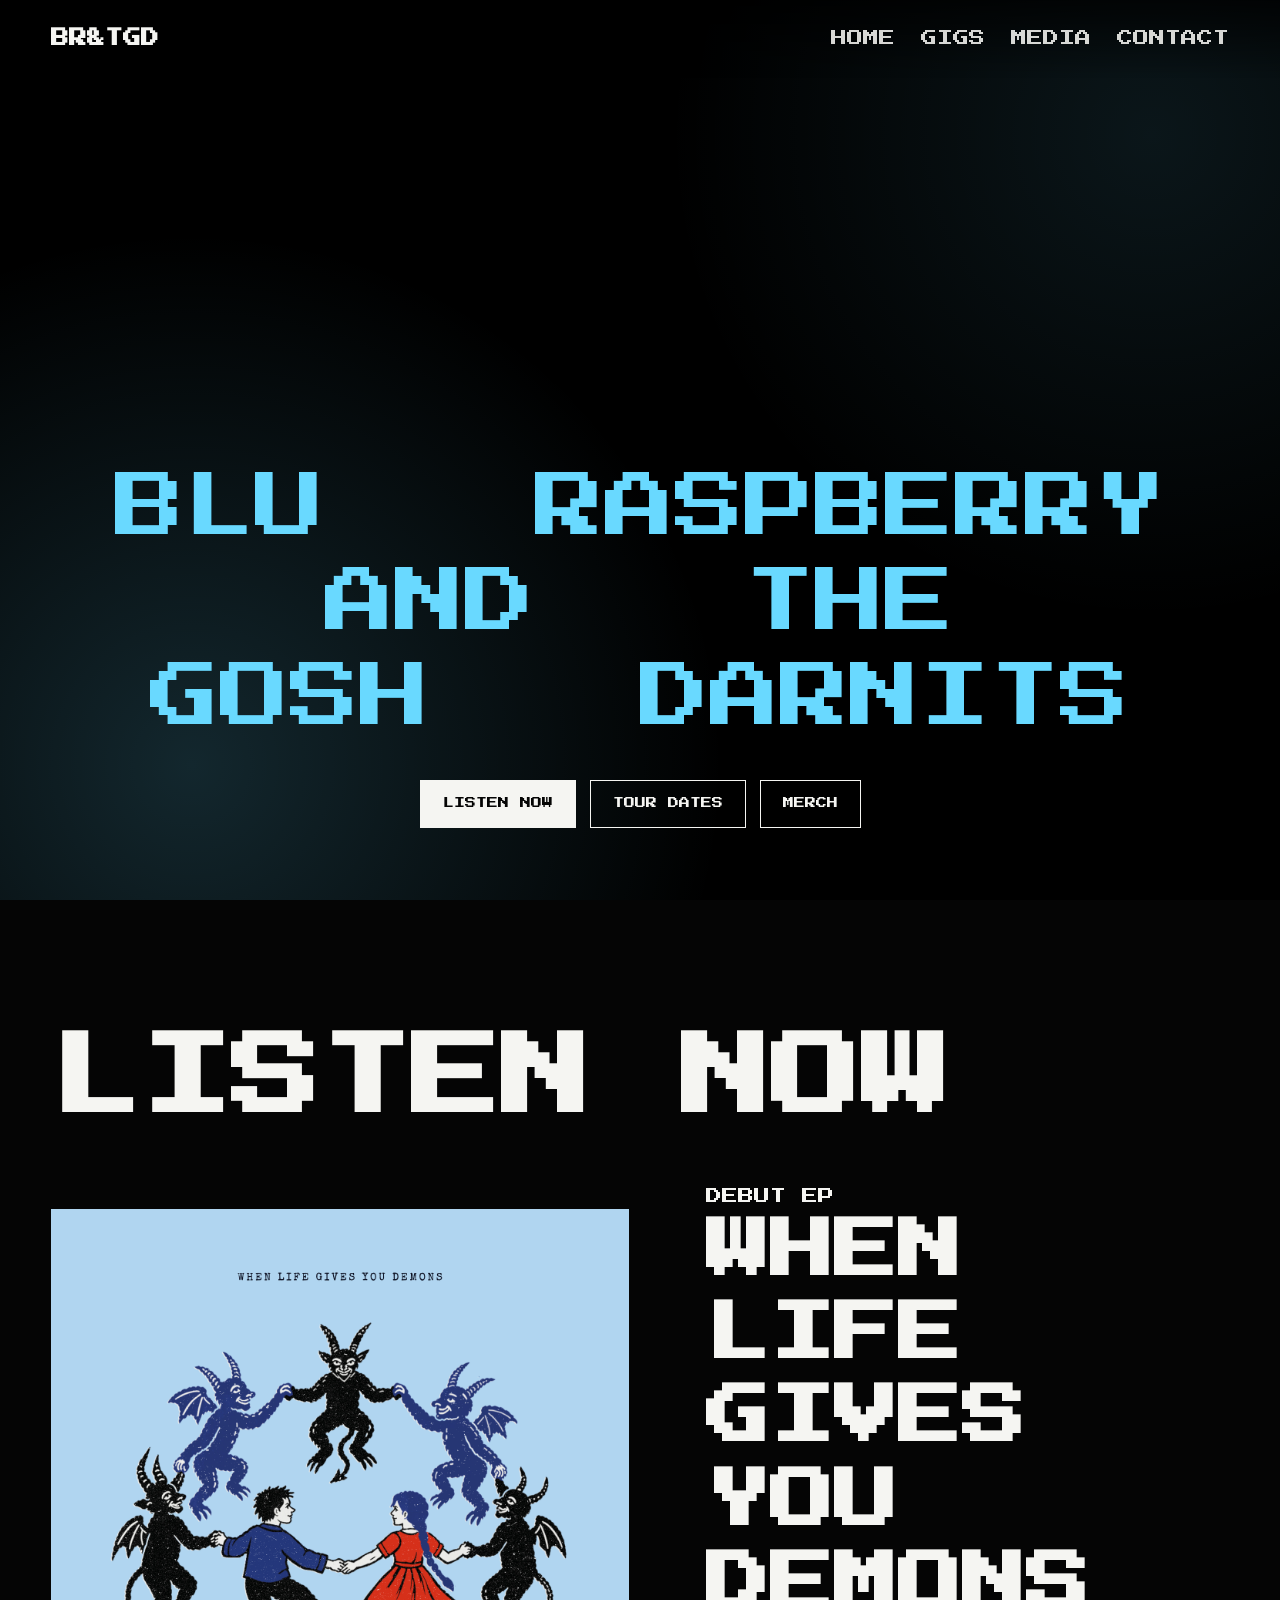
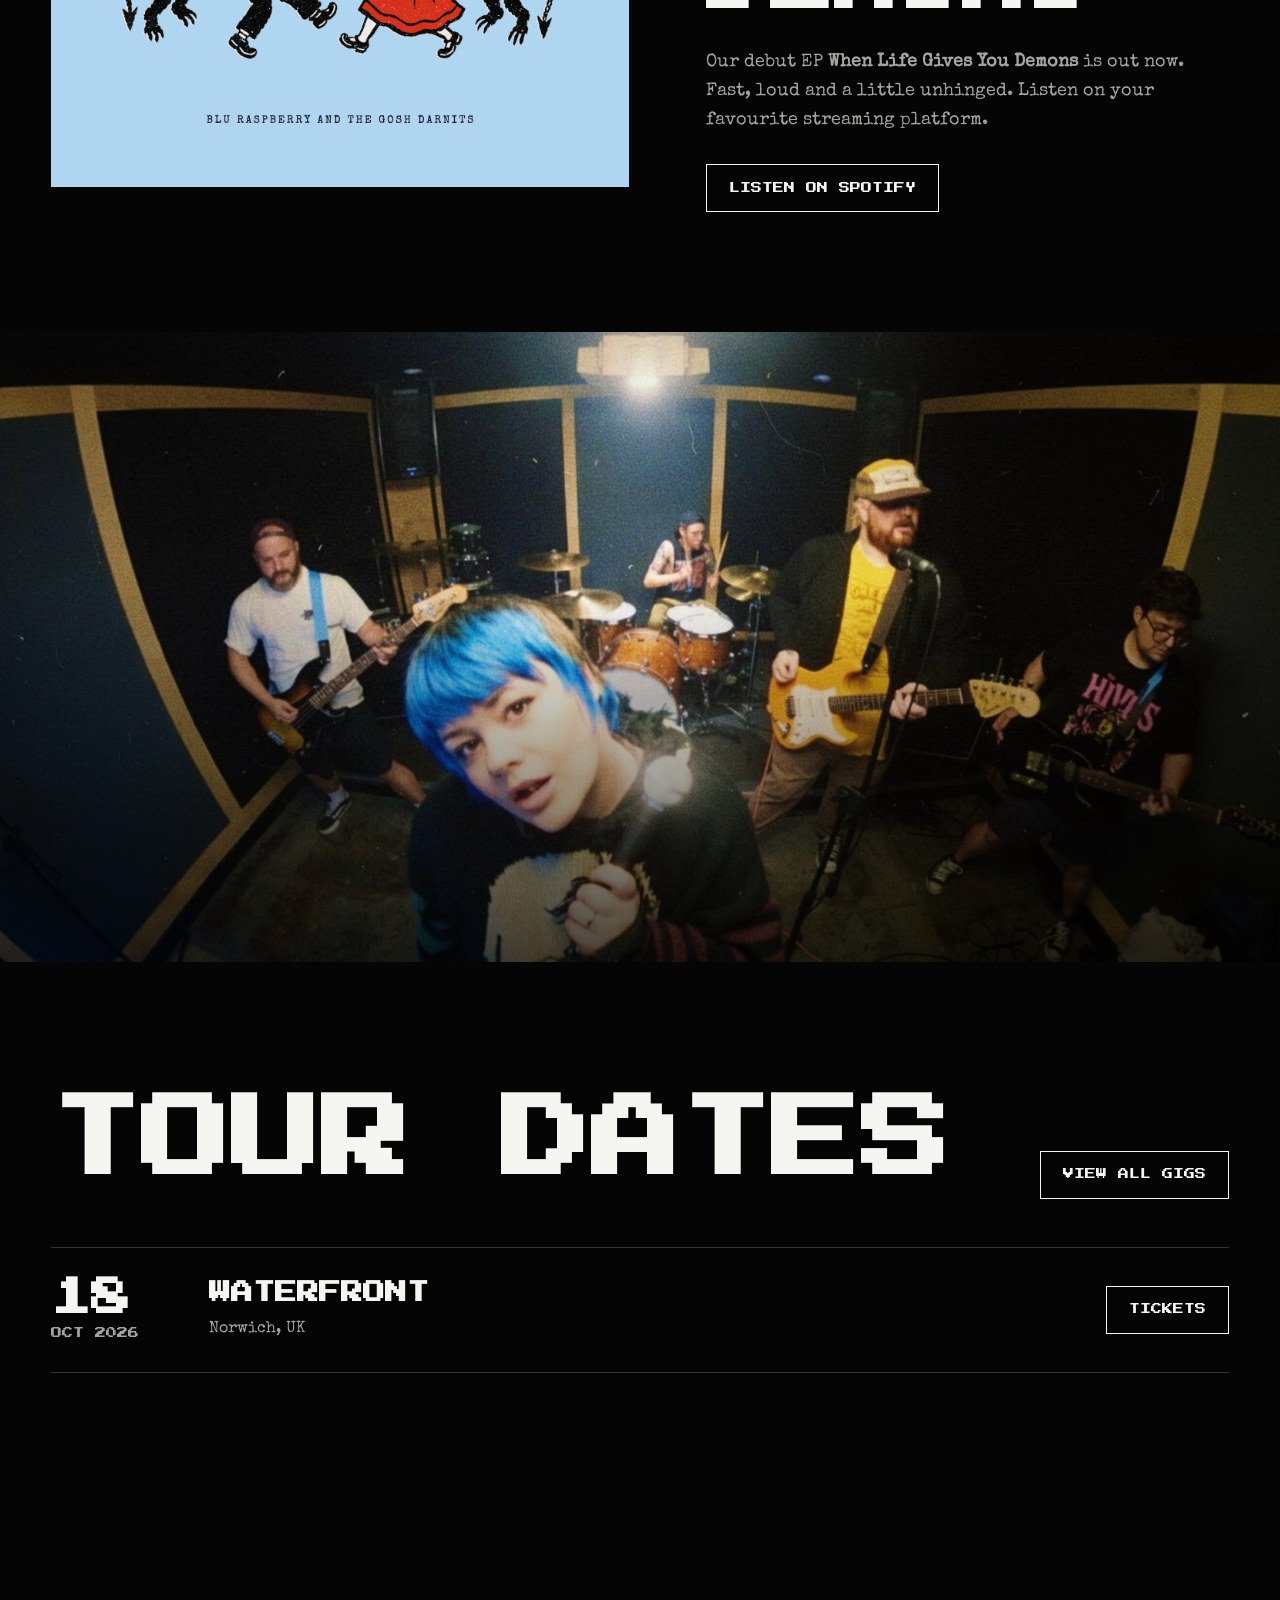
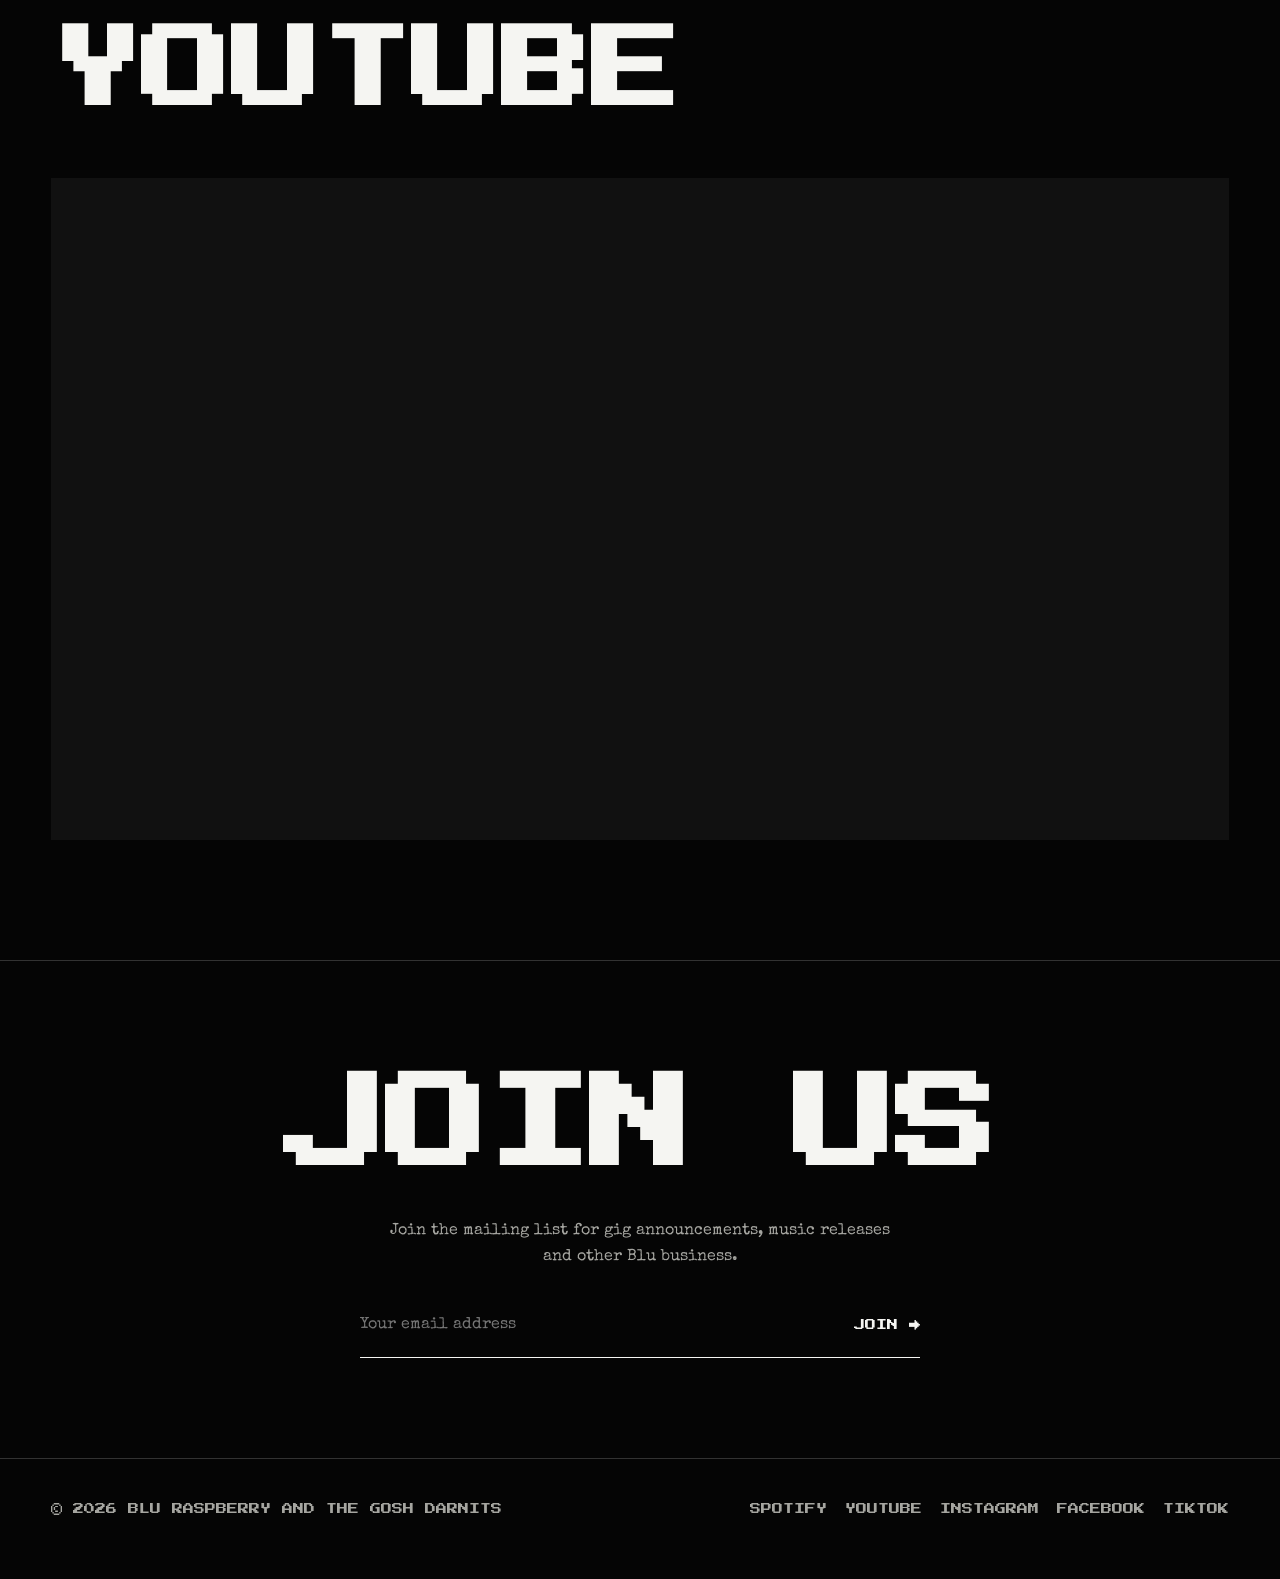
==== commit f8c4ca87: "Add files via upload" ====
--- a/index.html
+++ b/index.html
@@ -1,9 +1,526 @@
-<!doctype html><html lang='en'><head><meta charset='utf-8'><meta name='viewport' content='width=device-width,initial-scale=1'><title>Blu Raspberry and the Gosh Darnits</title><meta name='description' content='Blu Raspberry and the Gosh Darnits — feral pop-punk from Norwich, UK.'><link rel='stylesheet' href='css/style.css'></head><body><header class='site-header'><a class='wordmark' href='index.html'>Blu Raspberry<br>and the Gosh Darnits</a><button class='menu-toggle' aria-label='Open menu'>☰</button><nav class='main-nav'><a href='index.html'>Home</a><a href='gigs.html'>Gigs</a><a href='media.html'>Media</a><a href='merch.html'>Merch</a><a href='contact.html'>Contact</a></nav></header><main>
-<section class='hero'><div class='hero-image'></div><div class='hero-content'><div class='eyebrow'>Norwich, UK · Feral pop-punk</div><h1>Blu Raspberry<br>and the<br>Gosh Darnits</h1><div class='hero-actions'><a class='btn alt' href='media.html'>Listen now</a><a class='btn' href='gigs.html'>Tour dates</a><a class='btn' href='merch.html'>Merch</a></div></div></section>
-<section class='section'><div class='section-head'><h2 class='kicker'>listen now</h2><p class='section-note'>Our debut EP <strong>When Life Gives You Demons</strong> is out now. Turn it up irresponsibly.</p></div><div class='release-grid'><img class='release-art' src='images/ep-artwork.jpg' alt='When Life Gives You Demons EP artwork'><div class='release-copy'><div class='eyebrow'>Debut EP</div><h2>When Life Gives You Demons</h2><p>Fast, loud and a little unhinged. Listen on your favourite streaming platform.</p><a class='btn alt' href='#'>Listen now</a></div></div></section>
-<section class='feature-image' aria-label='Band photo'></section>
-<section class='section'><div class='section-head'><h2 class='kicker'>tour dates</h2><a class='btn' href='gigs.html'>View all gigs</a></div><div class='gig-list'><article class='gig'><div class='gig-date'><strong>25</strong><span>OCT 2026</span></div><div class='gig-info'><h3>Venue Name</h3><p>Norwich, UK</p></div><a class='btn' href='#'>Tickets</a></article><article class='gig'><div class='gig-date'><strong>14</strong><span>NOV 2026</span></div><div class='gig-info'><h3>Another Venue</h3><p>London, UK</p></div><a class='btn' href='#'>Tickets</a></article></div></section>
-<section class='section'><div class='section-head'><h2 class='kicker'>youtube</h2><p class='section-note'>Live clips, music videos and assorted band nonsense.</p></div><div class='video-wrap'><iframe src='https://www.youtube.com/embed/1ONBBpG_FNk' title='Blu Raspberry and the Gosh Darnits video' allowfullscreen></iframe></div></section>
-<section class='section'><div class='section-head'><h2 class='kicker'>shop now</h2><a class='btn' href='merch.html'>View merch</a></div><div class='merch-grid'><a class='merch-card' href='#'><div><h3>Band Tee</h3><p>Available online</p></div></a><a class='merch-card' href='#'><div><h3>Music</h3><p>Listen / buy</p></div></a><a class='merch-card' href='#'><div><h3>More stuff</h3><p>Visit the store</p></div></a></div></section>
-<section class='stay-close'><h2>stay close</h2><p>Join the mailing list for gig announcements, music releases and other Gosh Darnit business.</p><form class='signup' action='#'><input type='email' placeholder='Your email address' aria-label='Email address'><button type='submit'>Join →</button></form></section>
-</main><footer><div>© 2026 Blu Raspberry and the Gosh Darnits</div><div class='footer-links'><a href='#'>Spotify</a><a href='#'>YouTube</a><a href='#'>Instagram</a><a href='#'>Facebook</a></div></footer><script src='script.js'></script></body></html>+<!doctype html>
+<html lang="en">
+
+<head>
+
+  <meta charset="utf-8">
+
+  <meta
+    name="viewport"
+    content="width=device-width, initial-scale=1"
+  >
+
+  <title>Blu Raspberry and the Gosh Darnits</title>
+
+  <meta
+    name="description"
+    content="Blu Raspberry and the Gosh Darnits — feral pop-punk from Norwich, UK."
+  >
+
+
+  <!-- GOOGLE FONTS -->
+
+  <link
+    rel="preconnect"
+    href="https://fonts.googleapis.com"
+  >
+
+  <link
+    rel="preconnect"
+    href="https://fonts.gstatic.com"
+    crossorigin
+  >
+
+  <link
+    href="https://fonts.googleapis.com/css2?family=Press+Start+2P&family=Special+Elite&display=swap"
+    rel="stylesheet"
+  >
+
+
+  <!-- STYLES -->
+
+  <link
+    rel="stylesheet"
+    href="css/style.css"
+  >
+
+</head>
+
+
+<body>
+
+
+  <!-- =====================================================
+       HEADER
+       ===================================================== -->
+
+  <header class="site-header">
+
+    <a
+      class="wordmark"
+      href="index.html"
+    >
+      BR&amp;TGD
+    </a>
+
+
+    <button
+      class="menu-toggle"
+      aria-label="Open menu"
+      aria-expanded="false"
+    >
+      ☰
+    </button>
+
+
+    <nav class="main-nav">
+
+      <a href="index.html">
+        Home
+      </a>
+
+      <a href="gigs.html">
+        Gigs
+      </a>
+
+      <a href="media.html">
+        Media
+      </a>
+
+      <a href="contact.html">
+        Contact
+      </a>
+
+    </nav>
+
+  </header>
+
+
+
+  <!-- =====================================================
+       MAIN CONTENT
+       ===================================================== -->
+
+  <main>
+
+
+    <!-- ===================================================
+         HERO
+         =================================================== -->
+
+    <section class="hero">
+
+
+      <!-- BACKGROUND YOUTUBE VIDEO -->
+
+      <div class="hero-video">
+
+        <iframe
+          src="https://www.youtube.com/embed/1ONBBpG_FNk?autoplay=1&mute=1&start=8&controls=0&playsinline=1&rel=0"
+          title="Blu Raspberry and the Gosh Darnits"
+          allow="autoplay; encrypted-media; picture-in-picture"
+          frameborder="0"
+        ></iframe>
+
+      </div>
+
+
+      <!-- HERO CONTENT -->
+
+      <div class="hero-content">
+
+
+        <h1 class="bob-title">
+
+
+          <!-- LINE 1 -->
+
+          <span class="title-line">
+
+            <span>B</span><span>l</span><span>u</span>
+
+            <span>&nbsp;</span>
+
+            <span>R</span><span>a</span><span>s</span><span>p</span><span>b</span><span>e</span><span>r</span><span>r</span><span>y</span>
+
+          </span>
+
+
+          <!-- LINE 2 -->
+
+          <span class="title-line">
+
+            <span>a</span><span>n</span><span>d</span>
+
+            <span>&nbsp;</span>
+
+            <span>t</span><span>h</span><span>e</span>
+
+          </span>
+
+
+          <!-- LINE 3 -->
+
+          <span class="title-line">
+
+            <span>G</span><span>o</span><span>s</span><span>h</span>
+
+            <span>&nbsp;</span>
+
+            <span>D</span><span>a</span><span>r</span><span>n</span><span>i</span><span>t</span><span>s</span>
+
+          </span>
+
+
+        </h1>
+
+
+        <!-- HERO BUTTONS -->
+
+        <div class="hero-actions">
+
+          <a
+            class="btn alt"
+            href="media.html"
+          >
+            Listen now
+          </a>
+
+
+          <a
+            class="btn"
+            href="gigs.html"
+          >
+            Tour dates
+          </a>
+
+
+          <a
+            class="btn"
+            href="merch.html"
+          >
+            Merch
+          </a>
+
+        </div>
+
+
+      </div>
+
+    </section>
+
+
+
+    <!-- ===================================================
+         MUSIC
+         =================================================== -->
+
+    <section class="section">
+
+
+      <div class="section-head">
+
+        <h2 class="kicker">
+          Listen now
+        </h2>
+
+      </div>
+
+
+      <div class="release-grid">
+
+
+        <!-- EP ARTWORK -->
+
+        <img
+          class="release-art"
+          src="images/ep-artwork.jpg"
+          alt="When Life Gives You Demons EP artwork"
+        >
+
+
+        <!-- EP INFORMATION -->
+
+        <div class="release-copy">
+
+
+          <div class="eyebrow">
+            Debut EP
+          </div>
+
+
+          <h2>
+            When Life Gives You Demons
+          </h2>
+
+
+          <p class="section-note">
+            Our debut EP
+            <strong>When Life Gives You Demons</strong>
+            is out now. Fast, loud and a little unhinged.
+            Listen on your favourite streaming platform.
+          </p>
+
+
+          <a
+            class="btn"
+            href="https://open.spotify.com/album/0XoG1e6gCSuXXVtiAIzRlU?si=KSHoi1o5SH6PeiyHknHcnw"
+            target="_blank"
+            rel="noopener"
+          >
+            Listen on Spotify
+          </a>
+
+
+        </div>
+
+      </div>
+
+    </section>
+
+
+
+    <!-- ===================================================
+         BAND IMAGE
+         =================================================== -->
+
+    <section
+      class="feature-image"
+      aria-label="Band photo"
+    ></section>
+
+
+
+    <!-- ===================================================
+         GIGS
+         =================================================== -->
+
+    <section class="section">
+
+
+      <div class="section-head">
+
+        <h2 class="kicker">
+          Tour dates
+        </h2>
+
+
+        <a
+          class="btn"
+          href="gigs.html"
+        >
+          View all gigs
+        </a>
+
+      </div>
+
+
+      <div class="gig-list">
+
+
+        <article class="gig">
+
+
+          <div class="gig-date">
+
+            <strong>
+              18
+            </strong>
+
+            <span>
+              OCT 2026
+            </span>
+
+          </div>
+
+
+          <div class="gig-info">
+
+            <h3>
+              Waterfront
+            </h3>
+
+            <p>
+              Norwich, UK
+            </p>
+
+          </div>
+
+
+          <a
+            class="btn"
+            href="https://www.ueaticketbookings.co.uk/event/skating-polly/"
+            target="_blank"
+            rel="noopener"
+          >
+            Tickets
+          </a>
+
+
+        </article>
+
+
+      </div>
+
+    </section>
+
+
+
+    <!-- ===================================================
+         YOUTUBE
+         =================================================== -->
+
+    <section class="section">
+
+
+      <div class="section-head">
+
+        <h2 class="kicker">
+          YouTube
+        </h2>
+
+      </div>
+
+
+      <div class="video-wrap">
+
+        <iframe
+          src="https://www.youtube.com/embed/1ONBBpG_FNk?controls=0&start=6"
+          title="Blu Raspberry and the Gosh Darnits video"
+          allow="accelerometer; autoplay; clipboard-write; encrypted-media; gyroscope; picture-in-picture; web-share"
+          referrerpolicy="strict-origin-when-cross-origin"
+          allowfullscreen
+        ></iframe>
+
+      </div>
+
+
+    </section>
+
+
+
+    <!-- ===================================================
+         MAILING LIST
+         =================================================== -->
+
+    <section class="stay-close">
+
+
+      <h2>
+        Join us
+      </h2>
+
+
+      <p>
+        Join the mailing list for gig announcements,
+        music releases and other Blu business.
+      </p>
+
+
+      <form
+        class="signup"
+        action="#"
+      >
+
+
+        <input
+          type="email"
+          name="email"
+          placeholder="Your email address"
+          aria-label="Email address"
+          required
+        >
+
+
+        <button type="submit">
+          Join →
+        </button>
+
+
+      </form>
+
+
+    </section>
+
+
+  </main>
+
+
+
+  <!-- =====================================================
+       FOOTER
+       ===================================================== -->
+
+  <footer>
+
+
+    <div>
+      © 2026 Blu Raspberry and the Gosh Darnits
+    </div>
+
+
+    <div class="footer-links">
+
+
+      <a
+        href="https://open.spotify.com/artist/4R4jSaj4kJsIE6HIiWprp4?si=oIiqCdafR-WMfxySJ2ESaA"
+        target="_blank"
+        rel="noopener"
+      >
+        Spotify
+      </a>
+
+
+      <a
+        href="https://www.youtube.com/channel/UCs3ZRJXBniSOkfigKyU58iQ"
+        target="_blank"
+        rel="noopener"
+      >
+        YouTube
+      </a>
+
+
+      <a
+        href="https://www.instagram.com/bluraspberryandthegoshdarnits"
+        target="_blank"
+        rel="noopener"
+      >
+        Instagram
+      </a>
+
+
+      <a
+        href="https://www.facebook.com/profile.php?id=61586484281925"
+        target="_blank"
+        rel="noopener"
+      >
+        Facebook
+      </a>
+
+
+      <a
+        href="https://www.tiktok.com/@bratgdofficial"
+        target="_blank"
+        rel="noopener"
+      >
+        TikTok
+      </a>
+
+
+    </div>
+
+
+  </footer>
+
+
+
+  <!-- =====================================================
+       JAVASCRIPT
+       ===================================================== -->
+
+  <script src="script.js"></script>
+
+
+</body>
+
+</html>
--- a/css/style.css
+++ b/css/style.css
@@ -1,24 +1,1243 @@
-
-:root{--bg:#050505;--text:#f5f5f2;--muted:#a5a5a0;--line:rgba(255,255,255,.18);--accent:#ff3f9b;--max:1280px}
-*{box-sizing:border-box;margin:0;padding:0}html{scroll-behavior:smooth}body{background:var(--bg);color:var(--text);font-family:'Special Elite', cursive;line-height:1.45;overflow-x:hidden}
-/* Keep the existing bold sans-serif treatment for headings/navigation. */
-h1,h2,h3,h4,h5,h6,
-.wordmark,.main-nav,.menu-toggle,.kicker,.eyebrow,.btn,.gig-date,.signup button,footer{
-  font-family:Arial,Helvetica,sans-serif;
-}
-
-a{color:inherit;text-decoration:none}img{display:block;width:100%}button,input{font:inherit}
-.site-header{position:fixed;inset:0 0 auto 0;z-index:100;height:78px;padding:0 4vw;display:flex;align-items:center;justify-content:space-between;background:linear-gradient(to bottom,rgba(0,0,0,.72),rgba(0,0,0,0))}.wordmark{font-weight:900;text-transform:uppercase;letter-spacing:.02em;font-size:clamp(14px,1.4vw,20px);max-width:280px;line-height:1}.main-nav{display:flex;gap:26px;align-items:center}.main-nav a{text-transform:uppercase;font-size:12px;letter-spacing:.18em;opacity:.88}.main-nav a:hover{opacity:1;color:var(--accent)}.menu-toggle{display:none;background:none;border:0;color:var(--text);font-size:26px;cursor:pointer}
-.hero{min-height:100svh;position:relative;display:flex;align-items:flex-end;overflow:hidden}.hero-image{position:absolute;inset:0;background:linear-gradient(to top,rgba(0,0,0,.9) 0%,rgba(0,0,0,.3) 45%,rgba(0,0,0,.05) 100%),url('../images/band-header.jpg') center/cover no-repeat}.hero-content{position:relative;z-index:2;width:min(var(--max),92vw);margin:0 auto;padding:0 0 8vh}.eyebrow{text-transform:uppercase;letter-spacing:.42em;font-size:11px;margin-bottom:18px;color:var(--muted)}.hero h1{text-transform:uppercase;font-size:clamp(52px,10vw,148px);line-height:.82;letter-spacing:-.06em;max-width:1100px}.hero-actions{display:flex;gap:14px;flex-wrap:wrap;margin-top:34px}
-.btn{display:inline-flex;align-items:center;justify-content:center;min-height:48px;padding:0 22px;border:1px solid var(--text);text-transform:uppercase;letter-spacing:.18em;font-size:11px;transition:.2s ease}.btn:hover{background:var(--text);color:var(--bg)}.btn.alt{background:var(--text);color:var(--bg)}.btn.alt:hover{background:var(--accent);border-color:var(--accent)}
-.section{width:min(var(--max),92vw);margin:0 auto;padding:120px 0}.section-head{margin-bottom:48px;display:flex;align-items:end;justify-content:space-between;gap:20px}.kicker{font-size:clamp(40px,7vw,92px);text-transform:lowercase;letter-spacing:.26em;line-height:.88;font-weight:900}.section-note{max-width:470px;color:var(--muted);font-size:15px}
-.release-grid{display:grid;grid-template-columns:1.05fr .95fr;gap:6vw;align-items:center}.release-art{aspect-ratio:1/1;object-fit:cover;background:#111}.release-copy h2{text-transform:uppercase;font-size:clamp(34px,5vw,70px);line-height:.92;margin-bottom:22px}.release-copy p{color:var(--muted);font-size:18px;max-width:560px;margin-bottom:30px}
-.gig-list{border-top:1px solid var(--line)}.gig{display:grid;grid-template-columns:130px 1fr auto;gap:28px;align-items:center;padding:30px 0;border-bottom:1px solid var(--line)}.gig-date strong{display:block;font-size:40px;line-height:1}.gig-date span{display:block;font-size:11px;letter-spacing:.25em;color:var(--muted);margin-top:6px}.gig-info h3{font-size:22px;text-transform:uppercase;margin-bottom:5px}.gig-info p{color:var(--muted)}
-.feature-image{width:100%;min-height:70vh;background:url('../images/band-photo-01.jpg') center/cover no-repeat;position:relative}.feature-image::after{content:'';position:absolute;inset:0;background:linear-gradient(to top,rgba(0,0,0,.68),transparent 60%)}.video-wrap{aspect-ratio:16/9;background:#111}.video-wrap iframe{width:100%;height:100%;border:0}
-.merch-grid{display:grid;grid-template-columns:repeat(3,1fr);gap:18px}.merch-card{border:1px solid var(--line);min-height:430px;display:flex;flex-direction:column;justify-content:flex-end;padding:24px;background:linear-gradient(to top,rgba(0,0,0,.86),rgba(0,0,0,.1)),url('../images/merch-placeholder.jpg') center/cover no-repeat}.merch-card h3{font-size:22px;text-transform:uppercase}.merch-card p{color:var(--muted);margin-top:6px}
-.stay-close{text-align:center;border-top:1px solid var(--line);border-bottom:1px solid var(--line);padding:100px 4vw}.stay-close h2{font-size:clamp(45px,8vw,110px);letter-spacing:.24em;text-transform:lowercase;line-height:.85}.stay-close p{color:var(--muted);margin:25px auto;max-width:520px}.signup{display:flex;max-width:560px;margin:0 auto;border-bottom:1px solid var(--text)}.signup input{flex:1;background:transparent;color:var(--text);border:0;outline:none;padding:18px 0}.signup button{background:none;color:var(--text);border:0;text-transform:uppercase;letter-spacing:.15em;font-size:11px;cursor:pointer}
-.page-hero{min-height:58vh;display:flex;align-items:end;padding:150px 4vw 70px;background:linear-gradient(to top,#050505 0%,rgba(5,5,5,.12) 65%),url('../images/band-photo-02.jpg') center/cover no-repeat}.page-hero .inner{width:min(var(--max),92vw);margin:0 auto}.page-hero h1{text-transform:uppercase;font-size:clamp(58px,10vw,140px);line-height:.84;letter-spacing:-.05em}
-.contact-grid{display:grid;grid-template-columns:1fr 1fr;gap:60px}.contact-block{border-top:1px solid var(--line);padding-top:22px}.contact-block h3{text-transform:uppercase;font-size:13px;letter-spacing:.2em;margin-bottom:14px}.contact-block a,.contact-block p{font-size:22px}.socials{display:flex;flex-wrap:wrap;gap:14px 24px}
-footer{width:min(var(--max),92vw);margin:0 auto;padding:42px 0 60px;display:flex;justify-content:space-between;gap:24px;color:var(--muted);font-size:11px;text-transform:uppercase;letter-spacing:.13em}.footer-links{display:flex;gap:18px;flex-wrap:wrap}
-@media(max-width:900px){.release-grid,.contact-grid{grid-template-columns:1fr}.merch-grid{grid-template-columns:1fr 1fr}.main-nav{position:absolute;top:78px;left:0;right:0;display:none;flex-direction:column;align-items:flex-start;background:#050505;padding:24px 4vw 30px}.main-nav.open{display:flex}.menu-toggle{display:block}}
-@media(max-width:650px){.site-header{height:68px}.wordmark{max-width:210px}.hero-content{padding-bottom:6vh}.section{padding:85px 0}.section-head{display:block}.section-note{margin-top:18px}.gig{grid-template-columns:75px 1fr}.gig .btn{grid-column:2;justify-self:start}.merch-grid{grid-template-columns:1fr}.feature-image{min-height:55vh}footer{flex-direction:column}}
+/* =========================================================
+   BLU RASPBERRY AND THE GOSH DARNITS
+   MAIN STYLESHEET
+   ========================================================= */
+
+
+/* =========================================================
+   1. VARIABLES
+   ========================================================= */
+
+:root {
+  --bg: #050505;
+  --text: #f5f5f2;
+  --muted: #a5a5a0;
+  --line: rgba(255, 255, 255, 0.18);
+  --accent: #69d9ff;
+  --max-width: 1280px;
+}
+
+
+/* =========================================================
+   2. RESET
+   ========================================================= */
+
+* {
+  box-sizing: border-box;
+  margin: 0;
+  padding: 0;
+}
+
+html {
+  scroll-behavior: smooth;
+}
+
+body {
+  background: var(--bg);
+  color: var(--text);
+
+  font-family: "Special Elite", cursive;
+  line-height: 1.6;
+
+  overflow-x: hidden;
+}
+
+a {
+  color: inherit;
+  text-decoration: none;
+}
+
+img {
+  display: block;
+  width: 100%;
+}
+
+button,
+input {
+  font: inherit;
+}
+
+
+/* =========================================================
+   3. TYPOGRAPHY
+   ========================================================= */
+
+/*
+   Headings use Press Start 2P.
+   Body copy uses Special Elite.
+*/
+
+h1,
+h2,
+h3,
+h4,
+h5,
+h6,
+.kicker,
+.contact-block h3,
+.merch-card h3 {
+  font-family: "Press Start 2P", system-ui;
+  line-height: 1.3;
+}
+
+
+/* Interface text */
+
+.wordmark,
+.main-nav,
+.menu-toggle,
+.eyebrow,
+.btn,
+.gig-date,
+.signup button,
+footer {
+  font-family: "Press Start 2P", system-ui;
+}
+
+
+/* Consistent heading treatment */
+
+h1,
+h2,
+h3,
+h4,
+h5,
+h6,
+.kicker,
+.eyebrow,
+.wordmark,
+.gig-date strong,
+.gig-date span,
+.contact-block h3,
+.merch-card h3 {
+  text-transform: uppercase;
+  letter-spacing: 0;
+}
+
+
+/* =========================================================
+   4. HEADER / NAVIGATION
+   ========================================================= */
+
+.site-header {
+  position: fixed;
+  top: 0;
+  left: 0;
+  right: 0;
+
+  z-index: 100;
+
+  height: 78px;
+
+  display: flex;
+  align-items: center;
+  justify-content: space-between;
+
+  padding: 0 4vw;
+
+  background: linear-gradient(
+    to bottom,
+    rgba(0, 0, 0, 0.72),
+    rgba(0, 0, 0, 0)
+  );
+}
+
+.wordmark {
+  max-width: 280px;
+
+  font-size: clamp(14px, 1.4vw, 20px);
+  font-weight: 900;
+  line-height: 1;
+}
+
+.main-nav {
+  display: flex;
+  align-items: center;
+
+  gap: 26px;
+}
+
+.main-nav a {
+  font-size: 16px;
+  text-transform: uppercase;
+
+  opacity: 0.88;
+
+  transition:
+    opacity 0.2s ease,
+    color 0.2s ease;
+}
+
+.main-nav a:hover {
+  color: var(--accent);
+  opacity: 1;
+}
+
+.menu-toggle {
+  display: none;
+
+  background: none;
+  border: 0;
+
+  color: var(--text);
+
+  font-size: 26px;
+
+  cursor: pointer;
+}
+
+
+/* =========================================================
+   5. HOME HERO
+   ========================================================= */
+
+.hero {
+  position: relative;
+
+  min-height: 100svh;
+
+  display: flex;
+  align-items: flex-end;
+
+  overflow: hidden;
+}
+
+
+/* YouTube background container */
+
+.hero-video {
+  position: absolute;
+  inset: 0;
+
+  overflow: hidden;
+
+  background: #000;
+}
+
+
+/* YouTube background video */
+
+.hero-video iframe {
+  position: absolute;
+
+  top: 50%;
+  left: 50%;
+
+  width: 100vw;
+  height: 56.25vw;
+
+  min-width: 177.78vh;
+  min-height: 100vh;
+
+  transform: translate(-50%, -50%);
+
+  border: 0;
+
+  pointer-events: none;
+}
+
+
+/* Blue + dark overlay */
+
+.hero-video::after {
+  content: "";
+
+  position: absolute;
+  inset: 0;
+
+  background:
+
+    radial-gradient(
+      circle at 15% 85%,
+      rgba(105, 217, 255, 0.18) 0%,
+      rgba(105, 217, 255, 0) 40%
+    ),
+
+    radial-gradient(
+      circle at 90% 15%,
+      rgba(105, 217, 255, 0.10) 0%,
+      rgba(105, 217, 255, 0) 35%
+    ),
+
+    linear-gradient(
+      to top,
+      rgba(0, 0, 0, 0.92) 0%,
+      rgba(0, 0, 0, 0.30) 45%,
+      rgba(0, 0, 0, 0.08) 100%
+    );
+
+  pointer-events: none;
+}
+
+
+/* Hero content */
+
+.hero-content {
+  position: relative;
+  z-index: 2;
+
+  width: min(var(--max-width), 94vw);
+
+  margin: 0 auto;
+  padding-bottom: 8vh;
+
+  text-align: center;
+}
+
+
+/* Hero title */
+
+.hero h1 {
+  width: 100%;
+  max-width: 1200px;
+
+  margin: 0 auto;
+
+  font-family: "Press Start 2P", system-ui;
+
+  font-size: clamp(23px, 5.5vw, 82px);
+  font-weight: 400;
+  line-height: 1.35;
+
+  color: var(--accent);
+
+  text-align: center;
+}
+
+
+/* Keep each title line together */
+
+.title-line {
+  display: block;
+
+  white-space: nowrap;
+}
+
+
+/* Individual letter animation */
+
+.bob-title .title-line > span {
+  display: inline-block;
+
+  animation: letterBob 1.8s ease-in-out infinite;
+}
+
+
+@keyframes letterBob {
+
+  0%,
+  100% {
+    transform: translateY(0);
+  }
+
+  20% {
+    transform: translateY(-5px);
+  }
+
+  40% {
+    transform: translateY(0);
+  }
+
+}
+
+
+/* Staggered letter animation */
+
+.bob-title .title-line > span:nth-child(1) {
+  animation-delay: 0s;
+}
+
+.bob-title .title-line > span:nth-child(2) {
+  animation-delay: 0.05s;
+}
+
+.bob-title .title-line > span:nth-child(3) {
+  animation-delay: 0.10s;
+}
+
+.bob-title .title-line > span:nth-child(4) {
+  animation-delay: 0.15s;
+}
+
+.bob-title .title-line > span:nth-child(5) {
+  animation-delay: 0.20s;
+}
+
+.bob-title .title-line > span:nth-child(6) {
+  animation-delay: 0.25s;
+}
+
+.bob-title .title-line > span:nth-child(7) {
+  animation-delay: 0.30s;
+}
+
+.bob-title .title-line > span:nth-child(8) {
+  animation-delay: 0.35s;
+}
+
+.bob-title .title-line > span:nth-child(9) {
+  animation-delay: 0.40s;
+}
+
+.bob-title .title-line > span:nth-child(10) {
+  animation-delay: 0.45s;
+}
+
+.bob-title .title-line > span:nth-child(11) {
+  animation-delay: 0.50s;
+}
+
+.bob-title .title-line > span:nth-child(12) {
+  animation-delay: 0.55s;
+}
+
+.bob-title .title-line > span:nth-child(13) {
+  animation-delay: 0.60s;
+}
+
+
+/* Hero buttons */
+
+.hero-actions {
+  display: flex;
+  flex-wrap: wrap;
+  justify-content: center;
+
+  gap: 14px;
+
+  margin-top: 34px;
+}
+
+
+/* =========================================================
+   6. BUTTONS
+   ========================================================= */
+
+.btn {
+  min-height: 48px;
+
+  display: inline-flex;
+  align-items: center;
+  justify-content: center;
+
+  padding: 0 22px;
+
+  border: 1px solid var(--text);
+
+  font-family: "Press Start 2P", system-ui;
+  font-size: 11px;
+
+  text-transform: uppercase;
+
+  transition:
+    background 0.2s ease,
+    color 0.2s ease,
+    border-color 0.2s ease;
+}
+
+.btn:hover {
+  background: var(--accent);
+  border-color: var(--accent);
+
+  color: var(--bg);
+}
+
+.btn.alt {
+  background: var(--text);
+
+  color: var(--bg);
+}
+
+.btn.alt:hover {
+  background: var(--accent);
+  border-color: var(--accent);
+
+  color: var(--bg);
+}
+
+
+/* =========================================================
+   7. GLOBAL SECTIONS
+   ========================================================= */
+
+.section {
+  width: min(var(--max-width), 92vw);
+
+  margin: 0 auto;
+
+  padding: 120px 0;
+}
+
+.section-head {
+  display: flex;
+  align-items: flex-end;
+  justify-content: space-between;
+
+  gap: 20px;
+
+  margin-bottom: 48px;
+}
+
+.kicker {
+  font-size: clamp(40px, 7vw, 92px);
+  font-weight: 900;
+  line-height: 1.3;
+}
+
+.section-note {
+  max-width: 470px;
+
+  color: var(--muted);
+
+  font-size: 15px;
+}
+
+
+/* =========================================================
+   8. RELEASE / MUSIC
+   ========================================================= */
+
+.release-grid {
+  display: grid;
+
+  grid-template-columns: 1.05fr 0.95fr;
+
+  align-items: center;
+
+  gap: 6vw;
+}
+
+.release-art {
+  aspect-ratio: 1 / 1;
+
+  object-fit: cover;
+
+  background: #111;
+}
+
+.release-copy h2 {
+  margin-bottom: 22px;
+
+  font-size: clamp(34px, 5vw, 70px);
+  line-height: 1.3;
+}
+
+.release-copy p {
+  max-width: 560px;
+
+  margin-bottom: 30px;
+
+  color: var(--muted);
+
+  font-size: 18px;
+}
+
+
+/* =========================================================
+   9. GIGS
+   ========================================================= */
+
+.gig-list {
+  border-top: 1px solid var(--line);
+}
+
+.gig {
+  display: grid;
+
+  grid-template-columns: 130px 1fr auto;
+
+  align-items: center;
+
+  gap: 28px;
+
+  padding: 30px 0;
+
+  border-bottom: 1px solid var(--line);
+}
+
+.gig-date strong {
+  display: block;
+
+  font-size: 40px;
+  line-height: 1;
+}
+
+.gig-date span {
+  display: block;
+
+  margin-top: 8px;
+
+  color: var(--muted);
+
+  font-size: 11px;
+  line-height: 1.4;
+}
+
+.gig-info h3 {
+  margin-bottom: 8px;
+
+  font-size: 22px;
+  line-height: 1.4;
+}
+
+.gig-info p {
+  color: var(--muted);
+}
+
+
+/* =========================================================
+   10. FEATURE IMAGE
+   ========================================================= */
+
+.feature-image {
+  position: relative;
+
+  width: 100%;
+  min-height: 70vh;
+
+  background:
+    url("../images/band-photo-01.jpg")
+    center / cover
+    no-repeat;
+}
+
+.feature-image::after {
+  content: "";
+
+  position: absolute;
+  inset: 0;
+
+  background: linear-gradient(
+    to top,
+    rgba(0, 0, 0, 0.68),
+    transparent 60%
+  );
+}
+
+
+/* =========================================================
+   11. VIDEO
+   ========================================================= */
+
+.video-wrap {
+  position: relative;
+
+  width: 100%;
+
+  aspect-ratio: 16 / 9;
+
+  overflow: hidden;
+
+  background: #111;
+}
+
+.video-wrap iframe {
+  width: 100%;
+  height: 100%;
+
+  display: block;
+
+  border: 0;
+}
+
+
+/* =========================================================
+   12. MERCH
+   ========================================================= */
+
+.merch-grid {
+  display: grid;
+
+  grid-template-columns: repeat(3, 1fr);
+
+  gap: 18px;
+}
+
+.merch-card {
+  min-height: 430px;
+
+  display: flex;
+  flex-direction: column;
+  justify-content: flex-end;
+
+  padding: 24px;
+
+  border: 1px solid var(--line);
+
+  background:
+    linear-gradient(
+      to top,
+      rgba(0, 0, 0, 0.86),
+      rgba(0, 0, 0, 0.1)
+    ),
+    url("../images/merch-placeholder.jpg")
+    center / cover
+    no-repeat;
+}
+
+.merch-card h3 {
+  font-size: 22px;
+  line-height: 1.4;
+}
+
+.merch-card p {
+  margin-top: 6px;
+
+  color: var(--muted);
+}
+
+
+/* =========================================================
+   13. MAILING LIST
+   ========================================================= */
+
+.stay-close {
+  padding: 100px 4vw;
+
+  text-align: center;
+
+  border-top: 1px solid var(--line);
+  border-bottom: 1px solid var(--line);
+}
+
+.stay-close h2 {
+  font-size: clamp(45px, 8vw, 110px);
+  line-height: 1.3;
+}
+
+.stay-close p {
+  max-width: 520px;
+
+  margin: 25px auto;
+
+  color: var(--muted);
+}
+
+.signup {
+  max-width: 560px;
+
+  display: flex;
+
+  margin: 0 auto;
+
+  border-bottom: 1px solid var(--text);
+}
+
+.signup input {
+  flex: 1;
+
+  min-width: 0;
+
+  padding: 18px 0;
+
+  background: transparent;
+
+  border: 0;
+  outline: none;
+
+  color: var(--text);
+}
+
+.signup button {
+  padding-left: 15px;
+
+  background: none;
+
+  border: 0;
+
+  color: var(--text);
+
+  font-size: 11px;
+
+  text-transform: uppercase;
+
+  cursor: pointer;
+
+  transition: color 0.2s ease;
+}
+
+.signup button:hover {
+  color: var(--accent);
+}
+
+
+/* =========================================================
+   14. INTERNAL PAGE HERO
+   ========================================================= */
+
+.page-hero {
+  min-height: 58vh;
+
+  display: flex;
+  align-items: flex-end;
+
+  padding: 150px 4vw 70px;
+
+  background:
+    linear-gradient(
+      to top,
+      #050505 0%,
+      rgba(5, 5, 5, 0.12) 65%
+    ),
+    url("../images/band-photo-02.jpg")
+    center / cover
+    no-repeat;
+}
+
+.page-hero .inner {
+  width: min(var(--max-width), 92vw);
+
+  margin: 0 auto;
+}
+
+.page-hero h1 {
+  font-size: clamp(58px, 10vw, 140px);
+  line-height: 1.2;
+}
+
+
+/* =========================================================
+   15. CONTACT
+   ========================================================= */
+
+.contact-grid {
+  display: grid;
+
+  grid-template-columns: 1fr 1fr;
+
+  gap: 60px;
+}
+
+.contact-block {
+  padding-top: 22px;
+
+  border-top: 1px solid var(--line);
+}
+
+.contact-block h3 {
+  margin-bottom: 14px;
+
+  font-size: 13px;
+  line-height: 1.5;
+}
+
+.contact-block a,
+.contact-block p {
+  font-size: 22px;
+}
+
+.socials {
+  display: flex;
+  flex-wrap: wrap;
+
+  gap: 14px 24px;
+}
+
+
+/* =========================================================
+   16. FOOTER
+   ========================================================= */
+
+footer {
+  width: min(var(--max-width), 92vw);
+
+  display: flex;
+  justify-content: space-between;
+
+  gap: 24px;
+
+  margin: 0 auto;
+
+  padding: 42px 0 60px;
+
+  color: var(--muted);
+
+  font-size: 11px;
+
+  text-transform: uppercase;
+}
+
+.footer-links {
+  display: flex;
+  flex-wrap: wrap;
+
+  gap: 18px;
+}
+
+.footer-links a {
+  transition: color 0.2s ease;
+}
+
+.footer-links a:hover {
+  color: var(--accent);
+}
+
+
+/* =========================================================
+   17. TABLET
+   ========================================================= */
+
+@media (max-width: 900px) {
+
+  /* HEADER */
+
+  .site-header {
+    height: 72px;
+
+    padding: 0 24px;
+  }
+
+  .wordmark {
+    max-width: none;
+
+    font-size: 13px;
+  }
+
+  .menu-toggle {
+    display: block;
+
+    font-size: 28px;
+    line-height: 1;
+  }
+
+
+  /* MOBILE NAVIGATION */
+
+  .main-nav {
+    position: absolute;
+
+    top: 72px;
+    left: 0;
+    right: 0;
+
+    display: none;
+
+    flex-direction: column;
+    align-items: center;
+
+    gap: 0;
+
+    padding: 20px 24px;
+
+    background: #050505;
+
+    border-top: 1px solid var(--line);
+    border-bottom: 1px solid var(--line);
+  }
+
+  .main-nav.open {
+    display: flex;
+  }
+
+  .main-nav a {
+    width: 100%;
+
+    padding: 14px 0;
+
+    text-align: center;
+
+    font-size: 12px;
+  }
+
+
+  /* GRIDS */
+
+  .release-grid,
+  .contact-grid {
+    grid-template-columns: 1fr;
+  }
+
+  .merch-grid {
+    grid-template-columns: 1fr 1fr;
+  }
+
+}
+
+
+/* =========================================================
+   18. MOBILE
+   ========================================================= */
+
+@media (max-width: 650px) {
+
+
+  /* ---------------------------------------------------------
+     HEADER
+     --------------------------------------------------------- */
+
+  .site-header {
+    height: 68px;
+
+    padding: 0 20px;
+  }
+
+  .wordmark {
+    max-width: none;
+
+    font-size: 12px;
+    line-height: 1;
+  }
+
+  .menu-toggle {
+    display: block;
+
+    font-size: 28px;
+  }
+
+  .main-nav {
+    top: 68px;
+  }
+
+
+  /* ---------------------------------------------------------
+     HOME HERO
+     --------------------------------------------------------- */
+
+  .hero {
+    min-height: 100svh;
+  }
+
+  .hero-content {
+    width: 94%;
+
+    margin: 0 auto;
+
+    padding-bottom: 8vh;
+
+    text-align: center;
+  }
+
+
+  /* Hero title */
+
+  .hero h1 {
+    width: 100%;
+    max-width: none;
+
+    margin: 0 auto;
+
+    font-family: "Press Start 2P", system-ui;
+
+    font-size: clamp(18px, 5.6vw, 28px);
+    line-height: 1.55;
+
+    text-align: center;
+  }
+
+  .title-line {
+    display: block;
+
+    white-space: nowrap;
+  }
+
+
+  /* Hero buttons */
+
+  .hero-actions {
+    justify-content: center;
+
+    gap: 8px;
+
+    margin-top: 25px;
+  }
+
+  .hero-actions .btn {
+    min-height: 42px;
+
+    padding: 0 10px;
+
+    font-size: 8px;
+  }
+
+
+  /* ---------------------------------------------------------
+     GLOBAL SECTIONS
+     --------------------------------------------------------- */
+
+  .section {
+    width: 90%;
+
+    padding: 75px 0;
+  }
+
+  .section-head {
+    display: block;
+
+    margin-bottom: 35px;
+  }
+
+  .kicker {
+    font-size: clamp(32px, 10vw, 48px);
+    line-height: 1.35;
+  }
+
+  .section-note {
+    margin-top: 18px;
+  }
+
+
+  /* ---------------------------------------------------------
+     RELEASE / MUSIC
+     --------------------------------------------------------- */
+
+  .release-grid {
+    grid-template-columns: 1fr;
+
+    gap: 40px;
+  }
+
+  .release-copy h2 {
+    font-size: clamp(25px, 8vw, 40px);
+    line-height: 1.4;
+  }
+
+  .release-copy p {
+    font-size: 16px;
+  }
+
+
+  /* ---------------------------------------------------------
+     GIGS
+     --------------------------------------------------------- */
+
+  .gig {
+    grid-template-columns: 75px 1fr;
+
+    gap: 18px;
+
+    padding: 26px 0;
+  }
+
+  .gig-date strong {
+    font-size: 34px;
+  }
+
+  .gig-date span {
+    font-size: 9px;
+    line-height: 1.5;
+  }
+
+  .gig-info h3 {
+    font-size: 16px;
+    line-height: 1.5;
+  }
+
+  .gig .btn {
+    grid-column: 2;
+
+    justify-self: start;
+  }
+
+
+  /* ---------------------------------------------------------
+     FEATURE IMAGE
+     --------------------------------------------------------- */
+
+  .feature-image {
+    min-height: 55vh;
+  }
+
+
+  /* ---------------------------------------------------------
+     MERCH
+     --------------------------------------------------------- */
+
+  .merch-grid {
+    grid-template-columns: 1fr;
+  }
+
+
+  /* ---------------------------------------------------------
+     INTERNAL PAGE HERO
+     --------------------------------------------------------- */
+
+  .page-hero {
+    min-height: 52vh;
+
+    padding: 120px 5vw 50px;
+  }
+
+  .page-hero .inner {
+    width: 100%;
+  }
+
+  .page-hero h1 {
+    font-size: clamp(38px, 12vw, 68px);
+    line-height: 1.3;
+  }
+
+
+  /* ---------------------------------------------------------
+     CONTACT
+     --------------------------------------------------------- */
+
+  .contact-grid {
+    grid-template-columns: 1fr;
+
+    gap: 40px;
+  }
+
+  .contact-block a,
+  .contact-block p {
+    font-size: 18px;
+
+    overflow-wrap: anywhere;
+  }
+
+
+  /* ---------------------------------------------------------
+     MAILING LIST
+     --------------------------------------------------------- */
+
+  .stay-close {
+    padding: 75px 5vw;
+  }
+
+  .stay-close h2 {
+    font-size: clamp(34px, 11vw, 55px);
+    line-height: 1.35;
+  }
+
+  .signup {
+    width: 100%;
+  }
+
+
+  /* ---------------------------------------------------------
+     FOOTER
+     --------------------------------------------------------- */
+
+  footer {
+    flex-direction: column;
+
+    gap: 25px;
+  }
+
+  .footer-links {
+    gap: 14px 18px;
+  }
+
+}
+
+
+/* =========================================================
+   19. VERY SMALL PHONES
+   ========================================================= */
+
+@media (max-width: 390px) {
+
+  .hero h1 {
+    font-size: 17px;
+  }
+
+  .hero-actions .btn {
+    padding: 0 8px;
+
+    font-size: 7px;
+  }
+
+  .kicker {
+    font-size: 30px;
+  }
+
+}
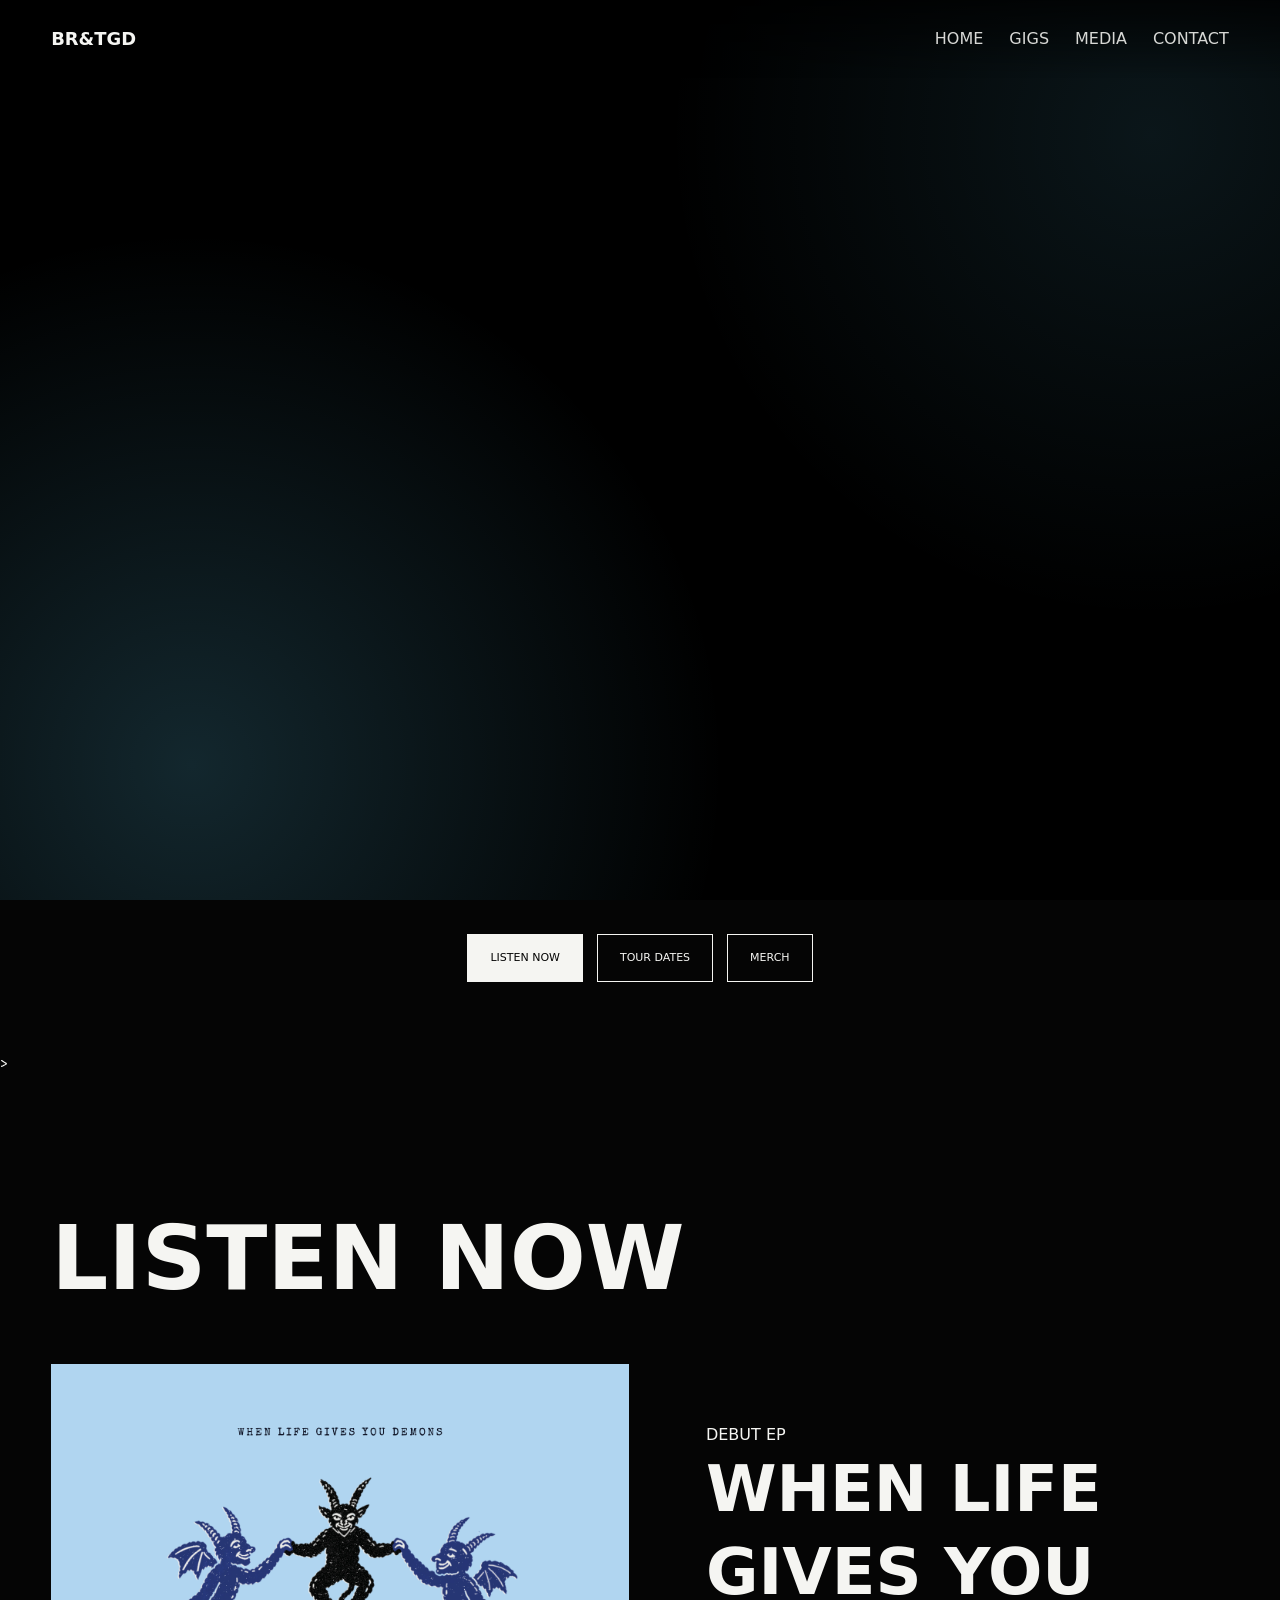
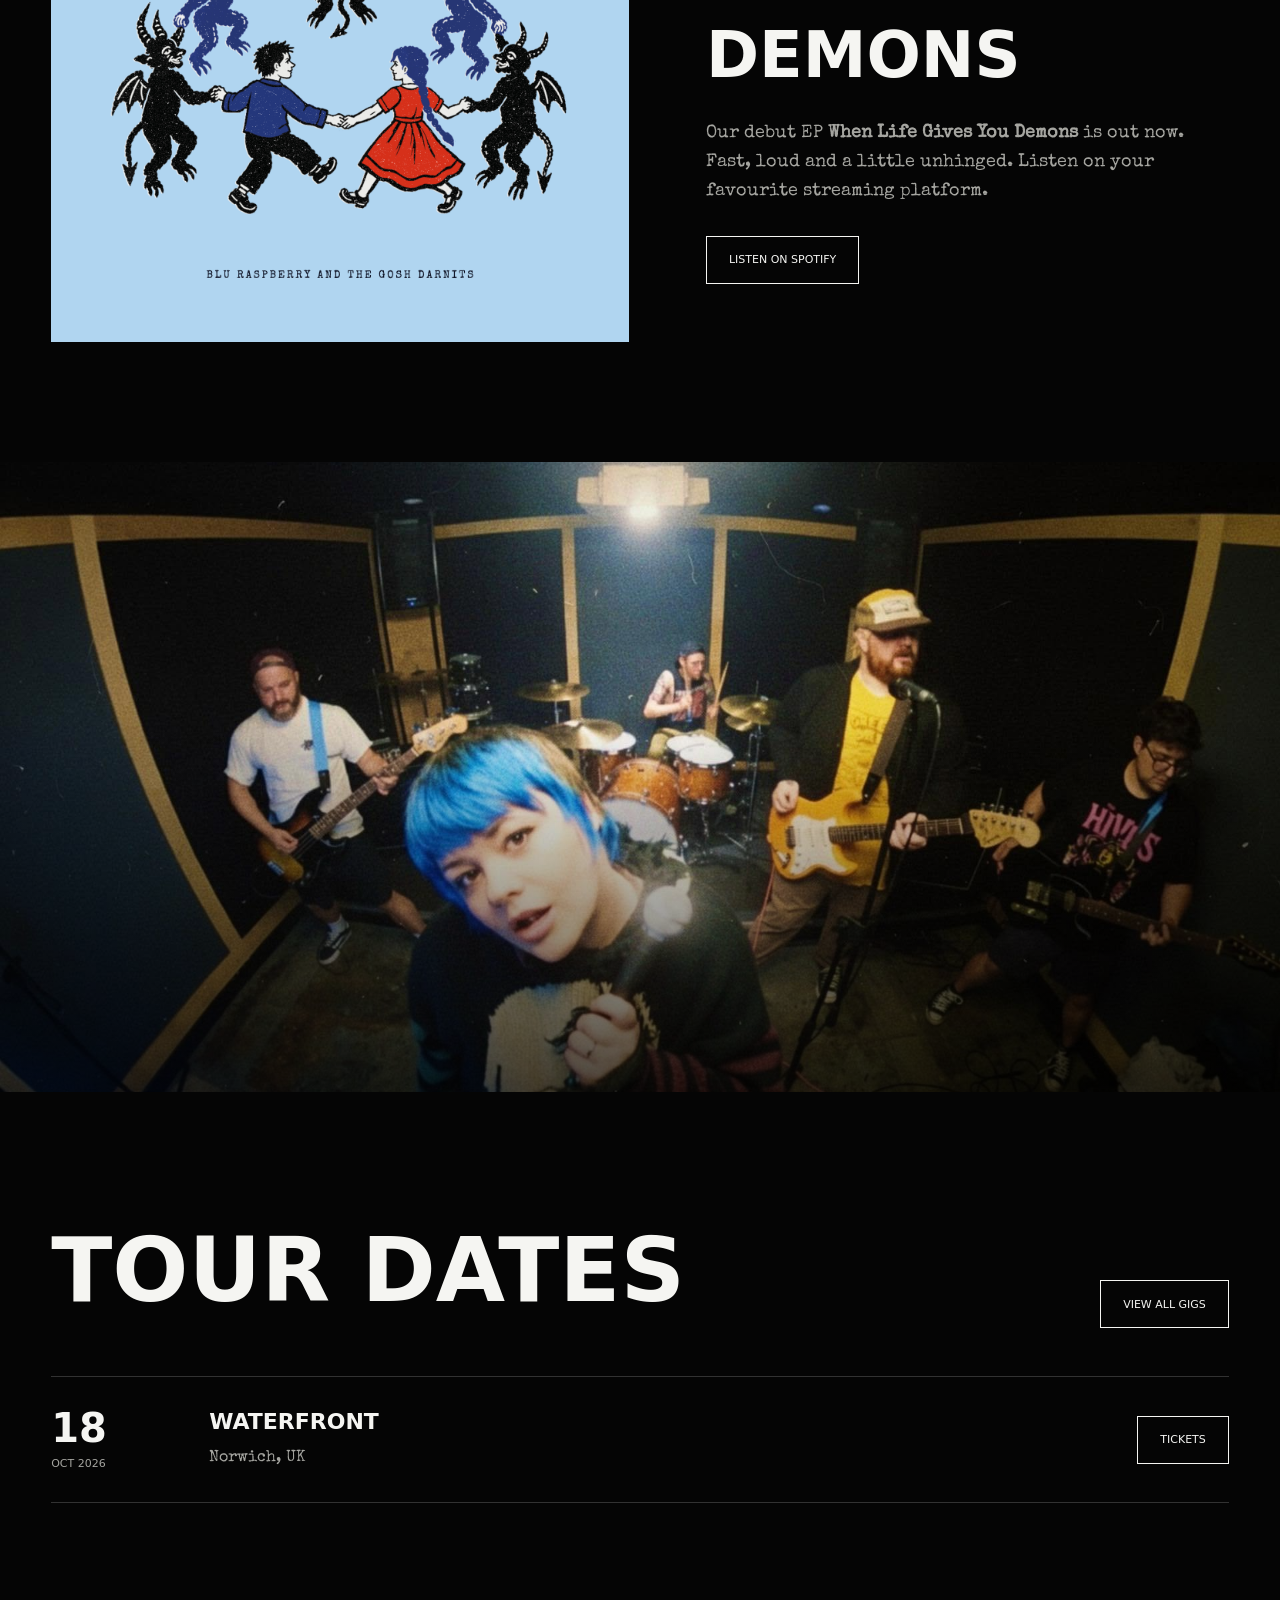
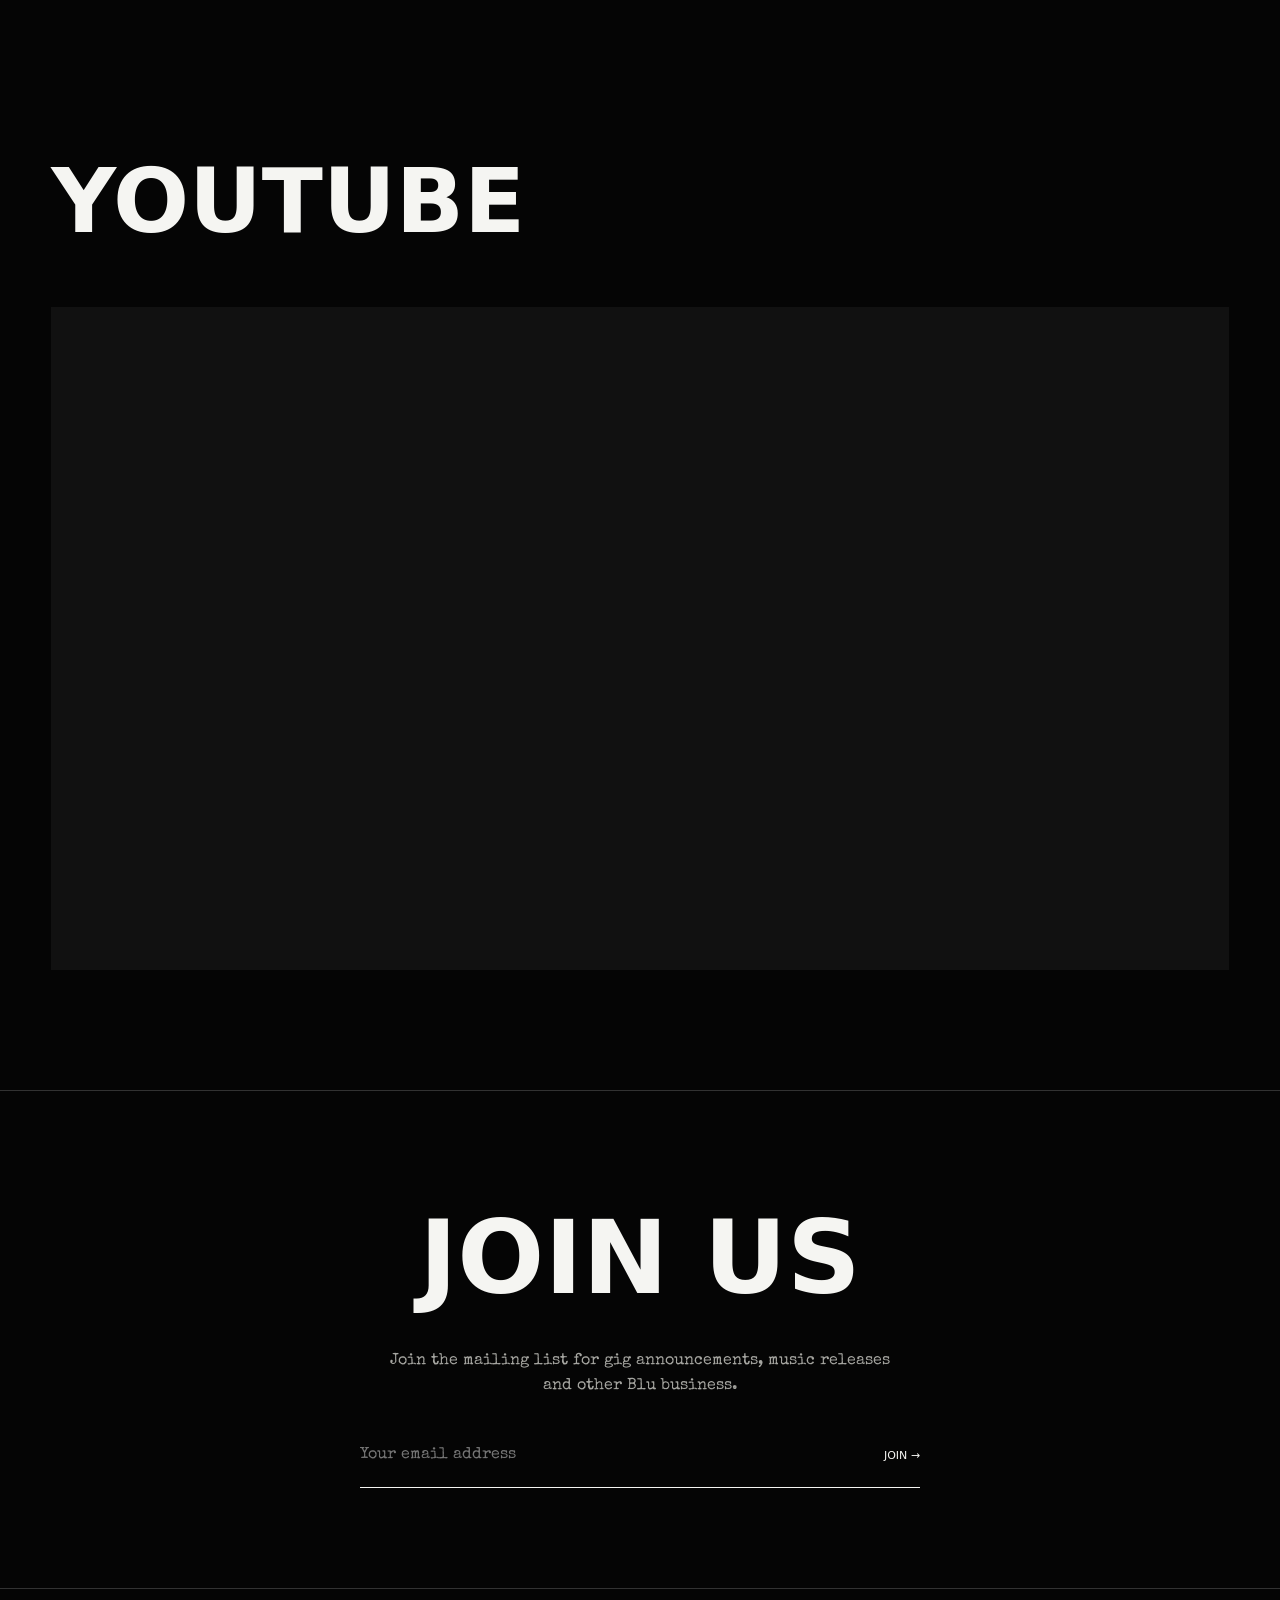
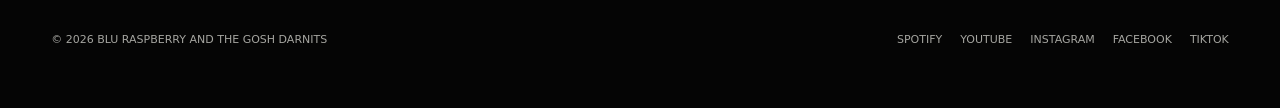
==== commit 7936295e: "Update index.html" ====
--- a/index.html
+++ b/index.html
@@ -1,7 +1,5 @@
 <!doctype html>
-<html lang="en">
-
-<head>
+<html lang="en"><head>
 
   <meta charset="utf-8">
 
@@ -31,10 +29,10 @@
     crossorigin
   >
 
-  <link
-    href="https://fonts.googleapis.com/css2?family=Press+Start+2P&family=Special+Elite&display=swap"
-    rel="stylesheet"
-  >
+ <link
+  href="https://fonts.googleapis.com/css2?family=Inter:wght@400;500;600;700;800;900&family=Special+Elite&display=swap"
+  rel="stylesheet"
+>
 
 
   <!-- STYLES -->
@@ -113,66 +111,33 @@
 
       <!-- BACKGROUND YOUTUBE VIDEO -->
 
-      <div class="hero-video">
-
-        <iframe
-          src="https://www.youtube.com/embed/1ONBBpG_FNk?autoplay=1&mute=1&start=8&controls=0&playsinline=1&rel=0"
-          title="Blu Raspberry and the Gosh Darnits"
-          allow="autoplay; encrypted-media; picture-in-picture"
-          frameborder="0"
-        ></iframe>
-
-      </div>
-
-
+     <div class="hero-video">
+
+  <video
+    autoplay
+    muted
+    loop
+    playsinline
+    preload="auto"
+    aria-hidden="true"
+  >
+    <source
+      src="images/BRATGD_VIDEO_HERO.mp4"
+      type="video/mp4"
+    >
+  </video>
+
+</div>
+
+
+  
+
+    </section>
+
+ <section>
       <!-- HERO CONTENT -->
 
       <div class="hero-content">
-
-
-        <h1 class="bob-title">
-
-
-          <!-- LINE 1 -->
-
-          <span class="title-line">
-
-            <span>B</span><span>l</span><span>u</span>
-
-            <span>&nbsp;</span>
-
-            <span>R</span><span>a</span><span>s</span><span>p</span><span>b</span><span>e</span><span>r</span><span>r</span><span>y</span>
-
-          </span>
-
-
-          <!-- LINE 2 -->
-
-          <span class="title-line">
-
-            <span>a</span><span>n</span><span>d</span>
-
-            <span>&nbsp;</span>
-
-            <span>t</span><span>h</span><span>e</span>
-
-          </span>
-
-
-          <!-- LINE 3 -->
-
-          <span class="title-line">
-
-            <span>G</span><span>o</span><span>s</span><span>h</span>
-
-            <span>&nbsp;</span>
-
-            <span>D</span><span>a</span><span>r</span><span>n</span><span>i</span><span>t</span><span>s</span>
-
-          </span>
-
-
-        </h1>
 
 
         <!-- HERO BUTTONS -->
@@ -206,9 +171,7 @@
 
 
       </div>
-
-    </section>
-
+    ></section>
 
 
     <!-- ===================================================
@@ -384,13 +347,7 @@
 
       <div class="video-wrap">
 
-        <iframe
-          src="https://www.youtube.com/embed/1ONBBpG_FNk?controls=0&start=6"
-          title="Blu Raspberry and the Gosh Darnits video"
-          allow="accelerometer; autoplay; clipboard-write; encrypted-media; gyroscope; picture-in-picture; web-share"
-          referrerpolicy="strict-origin-when-cross-origin"
-          allowfullscreen
-        ></iframe>
+      <iframe width="560" height="315" src="https://www.youtube.com/embed/1ONBBpG_FNk?si=2N1hAqczdfHP2G8W&amp;controls=0&amp;start=11" title="YouTube video player" frameborder="0" allow="accelerometer; autoplay; clipboard-write; encrypted-media; gyroscope; picture-in-picture; web-share" referrerpolicy="strict-origin-when-cross-origin" allowfullscreen></iframe>
 
       </div>
 
@@ -523,4 +480,4 @@
 
 </body>
 
-</html>+</html>
